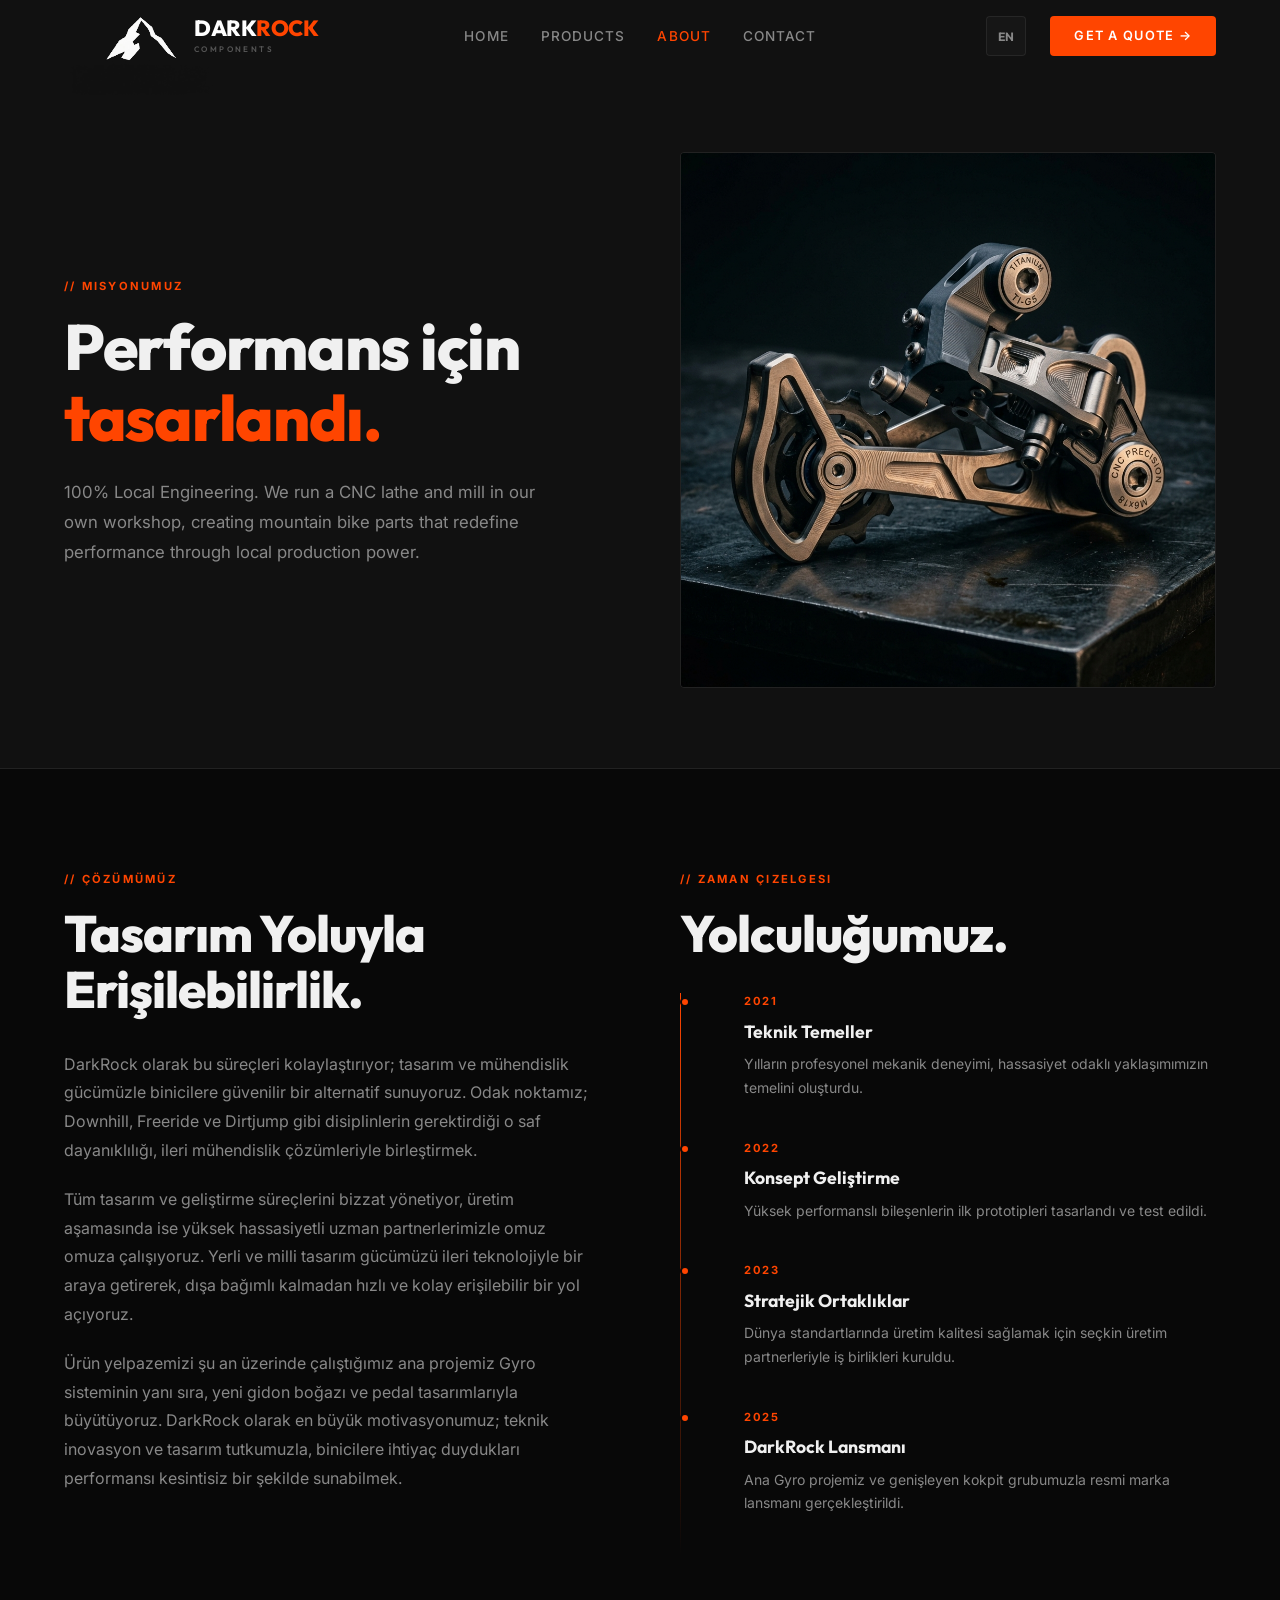
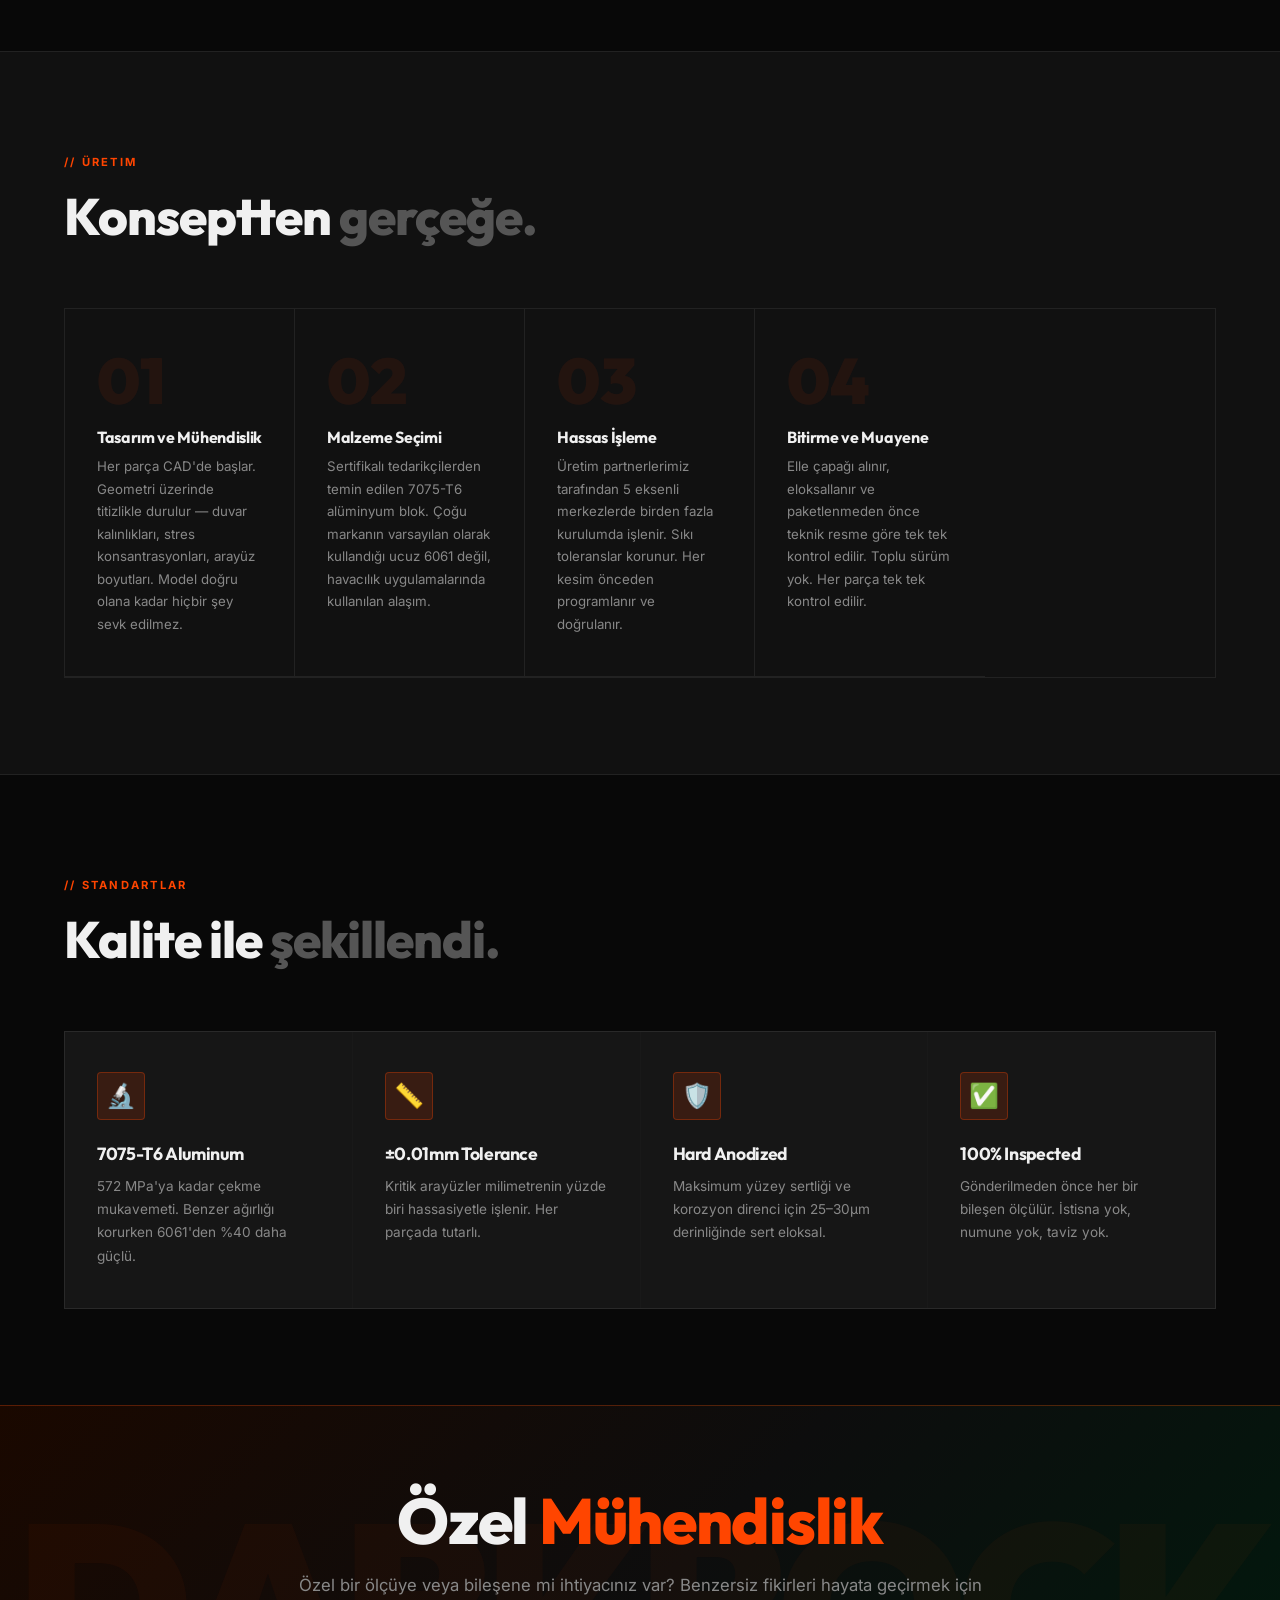
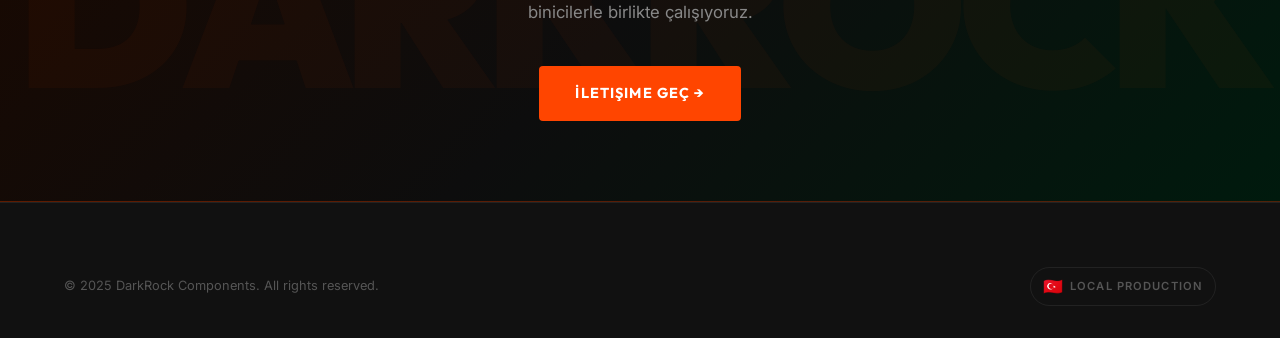
==== about.html @ eccb30c5 "replace age-related text with '100% local production' focus" ====
<!DOCTYPE html>
<html lang="en">
<head>
  <meta charset="UTF-8">
  <meta name="viewport" content="width=device-width, initial-scale=1.0">
  <title>About — DarkRock Components</title>
  <meta name="description" content="DarkRock Components is built by Efe, a 21-year-old CNC machinist and MTB rider from Turkey crafting precision parts that simply don't exist anywhere else.">
  <link rel="icon" href="data:image/svg+xml,<svg xmlns='http://www.w3.org/2000/svg' viewBox='0 0 100 100'><text y='.9em' font-size='90'>⚙</text></svg>">
  <link rel="stylesheet" href="css/styles.css">
  <style>
    .about-hero {
      padding: calc(var(--nav-height) + 5rem) 5% 5rem;
      border-bottom: 1px solid var(--border);
      background: var(--bg-secondary);
    }
    .about-hero-inner { max-width: 1400px; margin: 0 auto; display: grid; grid-template-columns: 1fr 1fr; gap: 5rem; align-items: center; }
    @media(max-width:768px){ .about-hero-inner { grid-template-columns:1fr; gap:2rem; } }

    .timeline { position: relative; padding-left: 2rem; }
    .timeline::before { content:''; position:absolute; left:0; top:0; bottom:0; width:1px; background: linear-gradient(to bottom, var(--accent), transparent); }
    .timeline-item { position: relative; padding: 0 0 2.5rem 2rem; }
    .timeline-item::before { content:''; position:absolute; left:-2rem; top:4px; width:10px; height:10px; background:var(--accent); border-radius:50%; border:2px solid var(--bg-primary); }
    .timeline-date { font-size:0.7rem; font-weight:700; letter-spacing:0.15em; text-transform:uppercase; color:var(--accent); margin-bottom:0.4rem; }
    .timeline-title { font-family:'Outfit',sans-serif; font-size:1.1rem; font-weight:700; margin-bottom:0.4rem; }
    .timeline-desc { font-size:0.875rem; color:var(--text-secondary); line-height:1.7; }

    .process-grid { display:grid; grid-template-columns:repeat(auto-fill,minmax(220px,1fr)); gap:0; border:1px solid var(--border); }
    .process-step { padding:2.5rem 2rem; border-right:1px solid var(--border); border-bottom:1px solid var(--border); position:relative; }
    .process-step:last-child { border-right:none; }
    .process-num { font-family:'Outfit',sans-serif; font-size:4rem; font-weight:900; color:rgba(255,69,0,0.08); line-height:1; margin-bottom:1rem; }
    .process-step h3 { font-family:'Outfit',sans-serif; font-size:1rem; font-weight:700; margin-bottom:0.5rem; }
    .process-step p { font-size:0.83rem; color:var(--text-secondary); line-height:1.7; }
  </style>
</head>
<body>
<svg style="position: absolute; width: 0; height: 0;" aria-hidden="true" focusable="false">
  <filter id="remove-black-filter">
    <feColorMatrix type="matrix" values="1 0 0 0 0  0 1 0 0 0  0 0 1 0 0  1 1 1 0 0" />
  </filter>
</svg>

<nav class="nav" id="nav">
  <div class="nav-inner">
    <a href="index.html" class="nav-logo">
      <img src="images/mountain_icon_v2.png" class="nav-logo-icon-img" alt="Logo">
      <div class="nav-logo-text-part">
        <div class="nav-logo-name">DARK<span>ROCK</span></div>
        <div class="nav-logo-sub">COMPONENTS</div>
      </div>
    </a>
    <ul class="nav-links">
      <li><a href="index.html" data-i18n="nav-home" data-i18n="nav-home" data-i18n="nav-home">Home</a></li>
      <li><a href="products.html" data-i18n="nav-products" data-i18n="nav-products" data-i18n="nav-products">Products</a></li>
      <li><a href="about.html" class="active" data-i18n="nav-about" data-i18n="nav-about" data-i18n="nav-about">About</a></li>
      <li><a href="contact.html" data-i18n="nav-contact" data-i18n="nav-contact" data-i18n="nav-contact">Contact</a></li>
    </ul>
    <div class="nav-actions">
      <div class="lang-switcher">
        <button id="lang-switcher-btn" class="lang-switcher-btn"><span>EN</span></button>
      </div>
      <a href="contact.html" class="nav-cta" data-i18n="nav-cta">Get a Quote →</a>
    </div>
    <button class="nav-hamburger" id="hamburger" aria-label="Menu">
      <span></span><span></span><span></span>
    </button>
  </div>
</nav>
<div class="mobile-menu" id="mobileMenu">
  <button class="mobile-menu-close" id="mobileClose">✕</button>
  <a href="index.html" data-i18n="nav-home">Home</a>
  <a href="products.html" data-i18n="nav-products">Products</a>
  <a href="about.html" data-i18n="nav-about">About</a>
  <a href="contact.html" data-i18n="nav-contact">Contact</a>
</div>

<!-- HERO -->
<div class="about-hero">
  <div class="about-hero-inner">
    <div class="reveal">
      <span class="section-eyebrow" data-i18n="about-page-eyebrow">// The Story</span>
      <h1 style="font-size:clamp(2.5rem,5vw,4.5rem); margin-bottom:1.5rem;" data-i18n="about-page-hero-title">One builder.<br><span style="color:var(--accent)">Zero</span> shortcuts.</h1>
      <p style="color:var(--text-secondary); font-size:1.05rem; line-height:1.8; max-width:500px;" data-i18n="about-page-hero-sub">100% Local Engineering. We run a CNC lathe and mill in our own workshop, creating mountain bike parts that redefine performance through local production power.</p>
    </div>
    <div class="reveal">
      <img src="images/hero_bg.png" alt="CNC workshop" style="border:1px solid var(--border); border-radius:var(--radius);">
    </div>
  </div>
</div>

<!-- STORY -->
<section class="section">
  <div class="section-inner">
    <div style="display:grid; grid-template-columns:1fr 1fr; gap:5rem; align-items:start;" class="about-grid">
      <div class="reveal">
        <span class="section-eyebrow" data-i18n="about-bg-eyebrow">// Background</span>
        <h2 class="section-title" style="margin-bottom:2rem;" data-i18n="about-bg-title">How it started.</h2>
        <p style="color:var(--text-secondary); line-height:1.8; margin-bottom:1.25rem;" data-i18n="about-bg-p1">It started with frustration. I kept looking at MTB components on the market and thinking — these tolerances are sloppy, this material is mediocre, and I'm paying premium prices for something I could make better myself.</p>
        <p style="color:var(--text-secondary); line-height:1.8; margin-bottom:1.25rem;" data-i18n="about-bg-p2">So I did. I got access to a 5-axis CNC machining centre, taught myself CAM programming, and started designing parts from the ground up — every dimension calculated, every surface finish intentional.</p>
        <p style="color:var(--text-secondary); line-height:1.8;" data-i18n="about-bg-p3">DarkRock isn't a factory. It's a workshop. Every order is taken seriously because every part has my name on it.</p>
      </div>
      <div class="reveal">
        <span class="section-eyebrow" data-i18n="about-timeline-eyebrow">// Timeline</span>
        <h2 class="section-title" style="margin-bottom:2rem;" data-i18n="about-timeline-title">The journey.</h2>
        <div class="timeline">
          <div class="timeline-item">
            <div class="timeline-date">2021</div>
            <div class="timeline-title" data-i18n="about-timeline-2021-title">First contact with CNC</div>
            <div class="timeline-desc" data-i18n="about-timeline-2021-desc">Started learning CAD and CAM. First practice cuts in aluminium scrap.</div>
          </div>
          <div class="timeline-item">
            <div class="timeline-date">2022</div>
            <div class="timeline-title" data-i18n="about-timeline-2022-title">First real part</div>
            <div class="timeline-desc" data-i18n="about-timeline-2022-desc">Machined my first stem. Fit perfectly. The addiction began.</div>
          </div>
          <div class="timeline-item">
            <div class="timeline-date">2023</div>
            <div class="timeline-title" data-i18n="about-timeline-2023-title">First external orders</div>
            <div class="timeline-desc" data-i18n="about-timeline-2023-desc">Friends and local riders started asking for parts. Word spread fast.</div>
          </div>
          <div class="timeline-item">
            <div class="timeline-date">2025</div>
            <div class="timeline-title" data-i18n="about-timeline-2025-title">DarkRock Components launches</div>
            <div class="timeline-desc" data-i18n="about-timeline-2025-desc">Official brand. Full product lineup. Shipping worldwide.</div>
          </div>
        </div>
      </div>
    </div>
  </div>
</section>

<!-- PROCESS -->
<section class="section" id="process" style="background:var(--bg-secondary); border-top:1px solid var(--border); border-bottom:1px solid var(--border);">
  <div class="section-inner">
    <div class="section-header reveal">
      <span class="section-eyebrow" data-i18n="about-process-eyebrow">// How It's Made</span>
      <h2 class="section-title" data-i18n="about-process-title">From billet to <span class="dim">bike.</span></h2>
    </div>
    <div class="process-grid reveal">
      <div class="process-step">
        <div class="process-num">01</div>
        <h3 data-i18n="about-process-step1-title">Design & Engineering</h3>
        <p data-i18n="about-process-step1-desc">Every part starts in CAD. Geometry is obsessed over — wall thicknesses, stress concentrations, interface dimensions. Nothing ships until the model is right.</p>
      </div>
      <div class="process-step">
        <div class="process-num">02</div>
        <h3 data-i18n="about-process-step2-title">Material Selection</h3>
        <p data-i18n="about-process-step2-desc">7075-T6 aluminium billet, sourced from certified suppliers. The same alloy used in aerospace applications — not the cheap 6061 most brands default to.</p>
      </div>
      <div class="process-step">
        <div class="process-num">03</div>
        <h3 data-i18n="about-process-step3-title">5-Axis CNC Machining</h3>
        <p data-i18n="about-process-step3-desc">Machined in multiple setups on a 5-axis centre. Tight tolerances held throughout. Every cut is programmed and verified before touching the billet.</p>
      </div>
      <div class="process-step">
        <div class="process-num">04</div>
        <h3 data-i18n="about-process-step4-title">Finishing & Inspection</h3>
        <p data-i18n="about-process-step4-desc">Deburred by hand, anodized, and individually inspected against drawing before packing. No batch releases. Every part checked one by one.</p>
      </div>
    </div>
  </div>
</section>

<!-- SPECS -->
<section class="section">
  <div class="section-inner">
    <div class="section-header reveal">
      <span class="section-eyebrow" data-i18n="about-specs-eyebrow">// Materials & Standards</span>
      <h2 class="section-title" data-i18n="about-specs-title">By the <span class="dim">numbers.</span></h2>
    </div>
    <div class="features-grid reveal">
      <div class="feature-card">
        <div class="feature-icon">🔬</div>
        <h3 class="feature-title" data-i18n="feature-alloy-title">7075-T6 Aluminium</h3>
        <p class="feature-desc" data-i18n="about-specs-7075-desc">Tensile strength up to 572 MPa. Over 40% stronger than 6061 while maintaining similar weight.</p>
      </div>
      <div class="feature-card">
        <div class="feature-icon">📏</div>
        <h3 class="feature-title" data-i18n="feature-tolerance-title">±0.01mm Tolerance</h3>
        <p class="feature-desc" data-i18n="about-specs-tolerance-desc">Critical interfaces machined to within one-hundredth of a millimetre. Consistent across every part.</p>
      </div>
      <div class="feature-card">
        <div class="feature-icon">🛡️</div>
        <h3 class="feature-title" data-i18n="feature-anodized-title">Type III Anodize</h3>
        <p class="feature-desc" data-i18n="about-specs-anodize-desc">Hard-anodized to 25–30μm depth for maximum surface hardness and corrosion resistance.</p>
      </div>
      <div class="feature-card">
        <div class="feature-icon">✅</div>
        <h3 class="feature-title">100% Inspected</h3>
        <p class="feature-desc" data-i18n="about-specs-inspect-desc">Every single component measured before shipping. No exceptions, no sampling, no compromise.</p>
      </div>
    </div>
  </div>
</section>

<!-- CTA -->
<div class="cta-banner">
  <div class="cta-banner-inner">
    <h2 class="reveal" data-i18n="about-custom-title">Want something <span style="color:var(--accent)">custom?</span></h2>
    <p class="reveal" data-i18n="about-custom-sub">Send me your DXF or STEP files and we'll figure it out. Custom one-offs and small batch runs welcome.</p>
    <a href="contact.html" class="btn-primary reveal" data-i18n="about-custom-btn">Start a Conversation →</a>
  </div>
</div>

<footer class="footer">
  <div class="footer-inner">
    <div class="footer-bottom" style="padding-top:0; border-top:none;">
      <p>© 2025 DarkRock Components. <span data-i18n="footer-rights">All rights reserved.</span></p>
      <div class="footer-badge" data-i18n="footer-made-in">Made in Turkey</div>
    </div>
  </div>
</footer>

<script src="js/i18n.js"></script>
<script src="js/i18n.js"></script><script src="js/main.js"></script>
</body>
</html>
---- css/styles.css ----
@import url('https://fonts.googleapis.com/css2?family=Outfit:wght@300;400;500;600;700;800;900&family=Inter:wght@300;400;500;600&display=swap');

:root {
  --bg-primary: #080808;
  --bg-secondary: #111111;
  --bg-card: #161616;
  --bg-card-hover: #1e1e1e;
  --accent: #ff4500;
  --accent-dim: rgba(255,69,0,0.15);
  --accent-glow: rgba(255,69,0,0.4);
  --text-primary: #f0f0f0;
  --text-secondary: #888;
  --text-muted: #555;
  --border: rgba(255,255,255,0.07);
  --border-accent: rgba(255,69,0,0.3);
  --nav-height: 72px;
  --radius: 4px;
  --transition: 0.3s cubic-bezier(0.4,0,0.2,1);
}

*, *::before, *::after { box-sizing: border-box; margin: 0; padding: 0; }

html { scroll-behavior: smooth; }

body {
  font-family: 'Inter', sans-serif;
  background: var(--bg-primary);
  color: var(--text-primary);
  line-height: 1.6;
  overflow-x: hidden;
  -webkit-font-smoothing: antialiased;
}

h1,h2,h3,h4,h5 { font-family: 'Outfit', sans-serif; font-weight: 800; line-height: 1.1; letter-spacing: -0.02em; }

a { color: inherit; text-decoration: none; }
img { max-width: 100%; display: block; }
button { cursor: pointer; border: none; background: none; font-family: inherit; }

/* ─── SCROLLBAR ─── */
::-webkit-scrollbar { width: 6px; }
::-webkit-scrollbar-track { background: var(--bg-primary); }
::-webkit-scrollbar-thumb { background: #2a2a2a; border-radius: 3px; }
::-webkit-scrollbar-thumb:hover { background: var(--accent); }

/* ─── NAV ─── */
.nav {
  position: fixed; top: 0; left: 0; right: 0; z-index: 1000;
  height: var(--nav-height);
  display: flex; align-items: center;
  padding: 0 5%;
  transition: var(--transition);
}
.nav.scrolled {
  background: rgba(8,8,8,0.92);
  backdrop-filter: blur(20px);
  border-bottom: 1px solid var(--border);
}
.nav-inner { width: 100%; max-width: 1400px; margin: 0 auto; display: flex; align-items: center; justify-content: space-between; }

.nav-logo { display: flex; align-items: center; gap: 10px; }
.nav-logo-icon { width: 36px; height: 36px; }
.nav-logo-text { font-family: 'Outfit', sans-serif; font-weight: 900; font-size: 1.1rem; letter-spacing: 0.05em; text-transform: uppercase; }
.nav-logo-text span { color: var(--accent); }

.nav-links { display: flex; align-items: center; gap: 2rem; list-style: none; }
.nav-links a { font-size: 0.85rem; font-weight: 500; letter-spacing: 0.08em; text-transform: uppercase; color: var(--text-secondary); transition: color var(--transition); }
.nav-links a:hover { color: var(--text-primary); }
.nav-links a.active { color: var(--accent); }

.nav-cta {
  display: inline-flex; align-items: center; gap: 8px;
  padding: 10px 24px; font-size: 0.8rem; font-weight: 600;
  letter-spacing: 0.1em; text-transform: uppercase;
  background: var(--accent); color: #fff; border-radius: var(--radius);
  transition: var(--transition);
}
.nav-cta:hover { background: #ff6a00; box-shadow: 0 0 30px var(--accent-glow); transform: translateY(-1px); }

.nav-hamburger { display: none; flex-direction: column; gap: 5px; padding: 4px; }
.nav-hamburger span { display: block; width: 24px; height: 2px; background: var(--text-primary); transition: var(--transition); border-radius: 2px; }

.nav-actions { display: flex; align-items: center; gap: 1.5rem; }

/* ─── LANG SWITCHER ─── */
.lang-switcher {
  display: flex;
  align-items: center;
}
.lang-switcher-btn {
  display: flex;
  align-items: center;
  justify-content: center;
  width: 40px;
  height: 40px;
  border: 1px solid var(--border);
  border-radius: var(--radius);
  font-family: 'Outfit', sans-serif;
  font-size: 0.75rem;
  font-weight: 700;
  color: var(--text-secondary);
  transition: var(--transition);
  background: var(--bg-card);
}
.lang-switcher-btn:hover {
  border-color: var(--accent);
  color: var(--accent);
  background: var(--accent-dim);
}
.lang-switcher-btn span {
  pointer-events: none;
}

@media (max-width: 768px) {
  .lang-switcher { margin-left: 0; margin-right: 1rem; }
}

/* ─── HERO ─── */
.hero {
  position: relative; min-height: 100vh; display: flex; align-items: center;
  overflow: hidden; padding: var(--nav-height) 5% 0;
}
.hero-bg {
  position: absolute; inset: 0; z-index: 0;
  background-image: url('../images/hero_bg.png');
  background-size: cover; background-position: center;
  transform: scale(1.05);
  transition: transform 8s ease;
}
.hero-bg::after {
  content: ''; position: absolute; inset: 0;
  background: linear-gradient(135deg, rgba(8,8,8,0.92) 0%, rgba(8,8,8,0.6) 60%, rgba(8,8,8,0.85) 100%);
}
.hero:hover .hero-bg { transform: scale(1); }

.hero-content { position: relative; z-index: 1; max-width: 1400px; margin: 0 auto; width: 100%; padding: 8rem 0 6rem; }

.hero-tag {
  display: inline-flex; align-items: center; gap: 8px;
  padding: 6px 14px; border: 1px solid var(--border-accent);
  background: var(--accent-dim); border-radius: 2px;
  font-size: 0.72rem; font-weight: 600; letter-spacing: 0.15em;
  text-transform: uppercase; color: var(--accent); margin-bottom: 2rem;
}
.hero-tag::before { content: ''; width: 6px; height: 6px; background: var(--accent); border-radius: 50%; animation: pulse 2s infinite; }

@keyframes pulse { 0%,100% { opacity:1; transform:scale(1); } 50% { opacity:0.5; transform:scale(0.8); } }

.hero-title { font-size: clamp(3rem, 8vw, 7rem); font-weight: 900; line-height: 0.95; margin-bottom: 1.5rem; }
.hero-title .line { display: block; overflow: hidden; }
.hero-title .accent { color: var(--accent); }
.hero-title .outline { -webkit-text-stroke: 1px rgba(255,255,255,0.2); color: transparent; }

.hero-sub { font-size: clamp(1rem, 2vw, 1.2rem); color: var(--text-secondary); max-width: 520px; margin-bottom: 3rem; line-height: 1.7; font-weight: 300; }

.hero-actions { display: flex; align-items: center; gap: 1.5rem; flex-wrap: wrap; }

.btn-primary {
  display: inline-flex; align-items: center; gap: 10px;
  padding: 16px 36px; font-family: 'Outfit', sans-serif;
  font-size: 0.9rem; font-weight: 700; letter-spacing: 0.08em; text-transform: uppercase;
  background: var(--accent); color: #fff; border-radius: var(--radius);
  transition: var(--transition); position: relative; overflow: hidden;
}
.btn-primary::before {
  content: ''; position: absolute; inset: 0;
  background: linear-gradient(135deg, rgba(255,255,255,0.15), transparent);
  opacity: 0; transition: var(--transition);
}
.btn-primary:hover { transform: translateY(-2px); box-shadow: 0 8px 40px var(--accent-glow); }
.btn-primary:hover::before { opacity: 1; }

.btn-ghost {
  display: inline-flex; align-items: center; gap: 10px;
  padding: 16px 36px; font-family: 'Outfit', sans-serif;
  font-size: 0.9rem; font-weight: 700; letter-spacing: 0.08em; text-transform: uppercase;
  border: 1px solid var(--border); color: var(--text-secondary); border-radius: var(--radius);
  transition: var(--transition);
}
.btn-ghost:hover { border-color: var(--text-secondary); color: var(--text-primary); }

.hero-stats { display: flex; gap: 3rem; margin-top: 4rem; padding-top: 3rem; border-top: 1px solid var(--border); }
.hero-stat-num { font-family: 'Outfit', sans-serif; font-size: 2.5rem; font-weight: 900; color: var(--text-primary); }
.hero-stat-num span { color: var(--accent); }
.hero-stat-label { font-size: 0.75rem; color: var(--text-muted); letter-spacing: 0.1em; text-transform: uppercase; margin-top: 2px; }

/* ─── SECTIONS ─── */
.section { padding: 6rem 5%; }
.section-inner { max-width: 1400px; margin: 0 auto; }

.section-header { margin-bottom: 4rem; }
.section-eyebrow {
  display: inline-block; font-size: 0.7rem; font-weight: 700;
  letter-spacing: 0.2em; text-transform: uppercase; color: var(--accent);
  margin-bottom: 1rem;
}
.section-title { font-size: clamp(2rem, 4vw, 3.5rem); }
.section-title .dim { color: var(--text-muted); }
.section-sub { font-size: 1rem; color: var(--text-secondary); max-width: 500px; margin-top: 1rem; line-height: 1.7; }

/* ─── PRODUCT GRID ─── */
.products-grid { display: grid; grid-template-columns: repeat(auto-fill, minmax(300px, 1fr)); gap: 1.5px; background: var(--border); border: 1px solid var(--border); }

.product-card {
  background: var(--bg-card); padding: 0; overflow: hidden;
  transition: var(--transition); position: relative; display: flex; flex-direction: column;
}
.product-card:hover { background: var(--bg-card-hover); z-index: 2; }
.product-card:hover .product-img-wrap img { transform: scale(1.05); }

.product-card-tag {
  position: absolute; top: 20px; left: 20px; z-index: 1;
  padding: 4px 10px; font-size: 0.65rem; font-weight: 700;
  letter-spacing: 0.12em; text-transform: uppercase;
  background: var(--accent); color: #fff; border-radius: 2px;
}
.product-card-tag.new { background: #00c896; }

.product-img-wrap { aspect-ratio: 4/3; overflow: hidden; background: #0d0d0d; }
.product-img-wrap img { width: 100%; height: 100%; object-fit: cover; transition: transform 0.6s cubic-bezier(0.4,0,0.2,1); }

.product-card-body { padding: 1.5rem; flex: 1; display: flex; flex-direction: column; }
.product-category { font-size: 0.68rem; font-weight: 600; letter-spacing: 0.15em; text-transform: uppercase; color: var(--accent); margin-bottom: 0.5rem; }
.product-name { font-family: 'Outfit', sans-serif; font-size: 1.25rem; font-weight: 700; margin-bottom: 0.75rem; }
.product-desc { font-size: 0.85rem; color: var(--text-secondary); line-height: 1.6; flex: 1; }

.product-specs { display: flex; gap: 1rem; margin-top: 1.25rem; padding-top: 1.25rem; border-top: 1px solid var(--border); flex-wrap: wrap; }
.product-spec { text-align: center; }
.product-spec-val { font-family: 'Outfit', sans-serif; font-size: 0.95rem; font-weight: 700; color: var(--text-primary); }
.product-spec-key { font-size: 0.62rem; color: var(--text-muted); letter-spacing: 0.1em; text-transform: uppercase; margin-top: 2px; }

.product-card-foot { padding: 1.25rem 1.5rem; border-top: 1px solid var(--border); display: flex; align-items: center; justify-content: space-between; }
.product-price { font-family: 'Outfit', sans-serif; font-size: 1.1rem; font-weight: 700; }
.product-price .currency { font-size: 0.75rem; color: var(--text-muted); margin-right: 2px; }
.product-btn {
  display: inline-flex; align-items: center; gap: 6px;
  padding: 8px 18px; font-size: 0.75rem; font-weight: 700;
  letter-spacing: 0.08em; text-transform: uppercase;
  border: 1px solid var(--border-accent); color: var(--accent); border-radius: var(--radius);
  transition: var(--transition);
}
.product-btn:hover { background: var(--accent); color: #fff; border-color: var(--accent); }

/* ─── MARQUEE ─── */
.marquee-section { padding: 2rem 0; border-top: 1px solid var(--border); border-bottom: 1px solid var(--border); overflow: hidden; }
.marquee-track { display: flex; gap: 0; white-space: nowrap; animation: marquee 20s linear infinite; }
.marquee-track:hover { animation-play-state: paused; }
.marquee-item { display: inline-flex; align-items: center; gap: 1rem; padding: 0 3rem; font-family: 'Outfit', sans-serif; font-size: 0.8rem; font-weight: 700; letter-spacing: 0.2em; text-transform: uppercase; color: var(--text-muted); }
.marquee-item .dot { width: 4px; height: 4px; background: var(--accent); border-radius: 50%; }
@keyframes marquee { from { transform: translateX(0); } to { transform: translateX(-50%); } }

/* ─── FEATURES ─── */
.features-grid { display: grid; grid-template-columns: repeat(auto-fill, minmax(240px, 1fr)); gap: 1px; background: var(--border); border: 1px solid var(--border); }
.feature-card { background: var(--bg-card); padding: 2.5rem 2rem; transition: var(--transition); }
.feature-card:hover { background: var(--bg-card-hover); }
.feature-icon { width: 48px; height: 48px; background: var(--accent-dim); border: 1px solid var(--border-accent); border-radius: var(--radius); display: flex; align-items: center; justify-content: center; margin-bottom: 1.5rem; font-size: 1.5rem; }
.feature-title { font-family: 'Outfit', sans-serif; font-size: 1.1rem; font-weight: 700; margin-bottom: 0.75rem; }
.feature-desc { font-size: 0.85rem; color: var(--text-secondary); line-height: 1.7; }

/* ─── ABOUT ─── */
.about-grid { display: grid; grid-template-columns: 1fr 1fr; gap: 5rem; align-items: center; }
.about-img-wrap { position: relative; }
.about-img-wrap img { width: 100%; border-radius: var(--radius); }
.about-img-badge {
  position: absolute; bottom: -20px; right: -20px;
  background: var(--accent); color: #fff; padding: 1.5rem;
  border-radius: var(--radius); text-align: center;
  font-family: 'Outfit', sans-serif;
}
.about-badge-num { font-size: 2.5rem; font-weight: 900; display: block; }
.about-badge-label { font-size: 0.7rem; font-weight: 600; letter-spacing: 0.1em; text-transform: uppercase; opacity: 0.9; }

.about-content { padding: 2rem 0; }
.about-content p { font-size: 1rem; color: var(--text-secondary); line-height: 1.8; margin-bottom: 1.5rem; }
.about-list { list-style: none; margin: 2rem 0; }
.about-list li { display: flex; align-items: flex-start; gap: 0; padding: 0.75rem 0; border-bottom: 1px solid var(--border); font-size: 0.9rem; color: var(--text-secondary); }
.about-list li::before { content: '→'; color: var(--accent); font-weight: 700; flex-shrink: 0; }

/* ─── CTA BANNER ─── */
.cta-banner {
  background: linear-gradient(135deg, #1a0800 0%, #0d0d0d 50%, #001a0d 100%);
  border-top: 1px solid var(--border-accent); border-bottom: 1px solid var(--border-accent);
  padding: 5rem 5%; text-align: center; position: relative; overflow: hidden;
}
.cta-banner::before {
  content: 'DARKROCK'; position: absolute; top: 50%; left: 50%; transform: translate(-50%,-50%);
  font-family: 'Outfit', sans-serif; font-size: 18vw; font-weight: 900;
  color: rgba(255,69,0,0.04); white-space: nowrap; pointer-events: none; letter-spacing: -0.05em;
}
.cta-banner-inner { position: relative; z-index: 1; max-width: 700px; margin: 0 auto; }
.cta-banner h2 { font-size: clamp(2rem,5vw,4rem); margin-bottom: 1rem; }
.cta-banner p { color: var(--text-secondary); font-size: 1.05rem; margin-bottom: 2.5rem; }

/* ─── CONTACT ─── */
.contact-grid { display: grid; grid-template-columns: 1fr 1.5fr; gap: 5rem; }
.contact-info { padding: 2rem 0; }
.contact-item { display: flex; align-items: flex-start; gap: 1rem; margin-bottom: 2rem; }
.contact-item-icon { width: 44px; height: 44px; background: var(--accent-dim); border: 1px solid var(--border-accent); border-radius: var(--radius); display: flex; align-items: center; justify-content: center; font-size: 1.2rem; flex-shrink: 0; }
.contact-item-label { font-size: 0.7rem; font-weight: 600; letter-spacing: 0.12em; text-transform: uppercase; color: var(--text-muted); margin-bottom: 4px; }
.contact-item-val { font-size: 0.95rem; color: var(--text-primary); }

.contact-form { background: var(--bg-card); border: 1px solid var(--border); border-radius: var(--radius); padding: 2.5rem; }
.form-row { display: grid; grid-template-columns: 1fr 1fr; gap: 1rem; }
.form-group { margin-bottom: 1.25rem; }
.form-group label { display: block; font-size: 0.72rem; font-weight: 600; letter-spacing: 0.12em; text-transform: uppercase; color: var(--text-muted); margin-bottom: 8px; }
.form-group input, .form-group select, .form-group textarea {
  width: 100%; padding: 12px 16px;
  background: var(--bg-secondary); border: 1px solid var(--border);
  border-radius: var(--radius); color: var(--text-primary); font-family: inherit; font-size: 0.9rem;
  transition: border-color var(--transition);
  outline: none;
}
.form-group input:focus, .form-group select:focus, .form-group textarea:focus { border-color: var(--accent); }
.form-group textarea { resize: vertical; min-height: 120px; }
.form-group select { appearance: none; }

/* ─── FOOTER ─── */
.footer { background: var(--bg-secondary); border-top: 1px solid var(--border); padding: 4rem 5% 2rem; }
.footer-inner { max-width: 1400px; margin: 0 auto; }
.footer-grid { display: grid; grid-template-columns: 2fr 1fr 1fr 1fr; gap: 3rem; margin-bottom: 3rem; }
.footer-brand p { font-size: 0.875rem; color: var(--text-muted); line-height: 1.7; margin-top: 1rem; max-width: 280px; }
.footer-col-title { font-family: 'Outfit', sans-serif; font-size: 0.75rem; font-weight: 700; letter-spacing: 0.15em; text-transform: uppercase; color: var(--text-primary); margin-bottom: 1.25rem; }
.footer-links { list-style: none; }
.footer-links li { margin-bottom: 0.75rem; }
.footer-links a { font-size: 0.875rem; color: var(--text-muted); transition: color var(--transition); }
.footer-links a:hover { color: var(--accent); }
.footer-socials { display: flex; gap: 0.75rem; margin-top: 1.25rem; }
.footer-social { width: 38px; height: 38px; background: var(--bg-card); border: 1px solid var(--border); border-radius: var(--radius); display: flex; align-items: center; justify-content: center; font-size: 1rem; transition: var(--transition); }
.footer-social:hover { border-color: var(--accent); background: var(--accent-dim); }
.footer-bottom { display: flex; align-items: center; justify-content: space-between; padding-top: 2rem; border-top: 1px solid var(--border); }
.footer-bottom p { font-size: 0.8rem; color: var(--text-muted); }
.footer-badge { display: inline-flex; align-items: center; gap: 6px; padding: 6px 12px; border: 1px solid var(--border); border-radius: 20px; font-size: 0.7rem; font-weight: 600; letter-spacing: 0.1em; text-transform: uppercase; color: var(--text-muted); }
.footer-badge::before { content: '🇹🇷'; font-size: 1rem; }

/* ─── MOBILE NAV ─── */
.mobile-menu {
  display: none; position: fixed; inset: 0; z-index: 999;
  background: rgba(8,8,8,0.98); backdrop-filter: blur(20px);
  flex-direction: column; align-items: center; justify-content: center; gap: 2rem;
}
.mobile-menu.open { display: flex; }
.mobile-menu a { font-family: 'Outfit', sans-serif; font-size: 2rem; font-weight: 800; color: var(--text-secondary); letter-spacing: -0.02em; transition: color var(--transition); }
.mobile-menu a:hover { color: var(--accent); }
.mobile-menu-close { position: absolute; top: 1.5rem; right: 5%; font-size: 2rem; color: var(--text-muted); }

/* ─── ANIMATIONS ─── */
.reveal { opacity: 0; transform: translateY(30px); transition: opacity 0.7s ease, transform 0.7s ease; }
.reveal.visible { opacity: 1; transform: translateY(0); }

/* ─── i18n TRANSITION ─── */
[data-i18n] {
  transition: opacity 0.2s ease-in-out;
}
.i18n-changing {
  opacity: 0 !important;
}

/* ─── RESPONSIVE ─── */
@media (max-width: 1024px) {
  .about-grid { grid-template-columns: 1fr; gap: 3rem; }
  .about-img-badge { right: 20px; bottom: 20px; }
  .contact-grid { grid-template-columns: 1fr; gap: 3rem; }
  .footer-grid { grid-template-columns: 1fr 1fr; gap: 2rem; }
}
@media (max-width: 768px) {
  .nav-links, .nav-cta { display: none; }
  .nav-hamburger { display: flex; }
  .hero-stats { gap: 2rem; }
  .hero-stat-num { font-size: 1.8rem; }
  .footer-grid { grid-template-columns: 1fr; }
  .footer-bottom { flex-direction: column; gap: 1rem; text-align: center; }
  .form-row { grid-template-columns: 1fr; }
}
@media (max-width: 480px) {
  :root { --nav-height: 60px; }
  .hero-actions { flex-direction: column; align-items: flex-start; }
  .hero-stats { flex-wrap: wrap; gap: 1.5rem; }
}

/* ─── PRODUCT DETAIL ─── */
.product-detail-grid { display: grid; grid-template-columns: 1fr 1fr; gap: 4rem; align-items: start; }
.product-gallery { position: sticky; top: calc(var(--nav-height) + 2rem); }
.product-gallery-main { aspect-ratio: 1; background: var(--bg-card); border: 1px solid var(--border); border-radius: var(--radius); overflow: hidden; margin-bottom: 1rem; }
.product-gallery-main img { width: 100%; height: 100%; object-fit: cover; }
.product-detail-body { padding: 2rem 0; }
.product-detail-category { font-size: 0.7rem; font-weight: 700; letter-spacing: 0.2em; text-transform: uppercase; color: var(--accent); margin-bottom: 0.75rem; }
.product-detail-name { font-size: clamp(2rem, 3.5vw, 3rem); margin-bottom: 1.5rem; }
.product-detail-desc { font-size: 1rem; color: var(--text-secondary); line-height: 1.8; margin-bottom: 2.5rem; }
.specs-table { width: 100%; border-collapse: collapse; margin-bottom: 2.5rem; }
.specs-table tr { border-bottom: 1px solid var(--border); }
.specs-table td { padding: 0.875rem 0; font-size: 0.875rem; }
.specs-table td:first-child { color: var(--text-muted); font-weight: 500; width: 40%; }
.specs-table td:last-child { color: var(--text-primary); font-weight: 600; font-family: 'Outfit', sans-serif; }

/* ─── LANG SWITCHER ─── */
.lang-switcher { margin-left: 1.5rem; display: flex; align-items: center; }
.lang-switcher-btn {
  display: flex; align-items: center; justify-content: center; width: 40px; height: 40px;
  border: 1px solid var(--border); border-radius: var(--radius); font-family: 'Outfit', sans-serif;
  font-size: 0.75rem; font-weight: 700; color: var(--text-secondary); transition: var(--transition);
  background: var(--bg-card); cursor: pointer;
}
.lang-switcher-btn:hover { border-color: var(--accent); color: var(--accent); background: var(--accent-dim); }
@media (max-width: 768px) { .lang-switcher { margin-left: 0; margin-right: 1rem; } }


.nav-logo:hover .nav-logo-img {
  transform: scale(1.05);
}



.nav-logo-img-wrapper {
  width: 180px;
  height: 60px;
  background-color: #ffffff; /* Logonun yeni rengi */
  -webkit-mask-image: url('../images/logo.png'); mask-mode: luminance; -webkit-mask-mode: luminance;
  mask-image: url('../images/logo.png'); mask-mode: luminance;
  -webkit-mask-size: contain;
  mask-size: contain;
  -webkit-mask-repeat: no-repeat;
  mask-repeat: no-repeat;
  -webkit-mask-position: center;
  mask-position: center;
  transform: translateY(4px); transition: transform 0.3s ease;
}
.nav-logo:hover .nav-logo-img-wrapper {
  transform: scale(1.05);
  background-color: #ffffff; opacity: 0.8; /* Hover rengi */
}



/* ─── HORIZONTAL LOGO LAYOUT ─── */
.nav-logo {
  display: flex;
  align-items: center;
  gap: 0;
  text-decoration: none;
}
.nav-logo-icon-img {
  width: 155px; /* Original size we liked */
  height: auto;
  display: block;
  filter: url(#remove-black-filter);
  margin-right: -25px; /* Pull text into the icon's empty space */
  transform: translateY(8px);
  transition: transform 0.3s ease;
}

.nav-logo:hover .nav-logo-icon-img {
  width: 155px; /* Original size we liked */
  height: auto;
  display: block;
  filter: url(#remove-black-filter);
  margin-right: -25px; /* Pull text into the icon's empty space */
  transform: translateY(8px);
  transition: transform 0.3s ease;
}

.nav-logo:hover .nav-logo-icon-img {
  width: 155px; /* Original size we liked */
  height: auto;
  display: block;
  filter: url(#remove-black-filter);
  margin-right: -25px; /* Pull text into the icon's empty space */
  transform: translateY(8px);
  transition: transform 0.3s ease;
}

.nav-logo:hover .nav-logo-icon-img {
  width: 155px; /* Original size we liked */
  height: auto;
  display: block;
  filter: url(#remove-black-filter);
  margin-right: -25px; /* Pull text into the icon's empty space */
  transform: translateY(8px);
  transition: transform 0.3s ease;
}

.nav-logo-text-part {
  display: flex;
  flex-direction: column;
  justify-content: center;
}
.nav-logo-name {
  font-family: 'Outfit', sans-serif;
  font-size: 22px;
  font-weight: 800;
  color: #ffffff;
  line-height: 1;
  letter-spacing: -0.02em;
}
.nav-logo-name span {
  color: var(--accent);
}
.nav-logo-sub {
  font-family: 'Outfit', sans-serif;
  font-size: 8px;
  font-weight: 600;
  color: var(--text-muted);
  text-transform: uppercase;
  letter-spacing: 0.3em;
  margin-top: 4px;
}
.nav-logo:hover .nav-logo-icon-img {
  width: 155px; /* Original size we liked */
  height: auto;
  display: block;
  filter: url(#remove-black-filter);
  margin-right: -25px; /* Pull text into the icon's empty space */
  transform: translateY(8px);
  transition: transform 0.3s ease;
}

.nav-logo:hover .nav-logo-icon-img {
  width: 155px; /* Original size we liked */
  height: auto;
  display: block;
  filter: url(#remove-black-filter);
  margin-right: -25px; /* Pull text into the icon's empty space */
  transform: translateY(8px);
  transition: transform 0.3s ease;
}

.nav-logo:hover .nav-logo-icon-img {
  width: 155px; /* Original size we liked */
  height: auto;
  display: block;
  filter: url(#remove-black-filter);
  margin-right: -25px; /* Pull text into the icon's empty space */
  transform: translateY(8px);
  transition: transform 0.3s ease;
}

.nav-logo:hover .nav-logo-icon-img {
  width: 155px; /* Original size we liked */
  height: auto;
  display: block;
  filter: url(#remove-black-filter);
  margin-right: -25px; /* Pull text into the icon's empty space */
  transform: translateY(8px);
  transition: transform 0.3s ease;
}
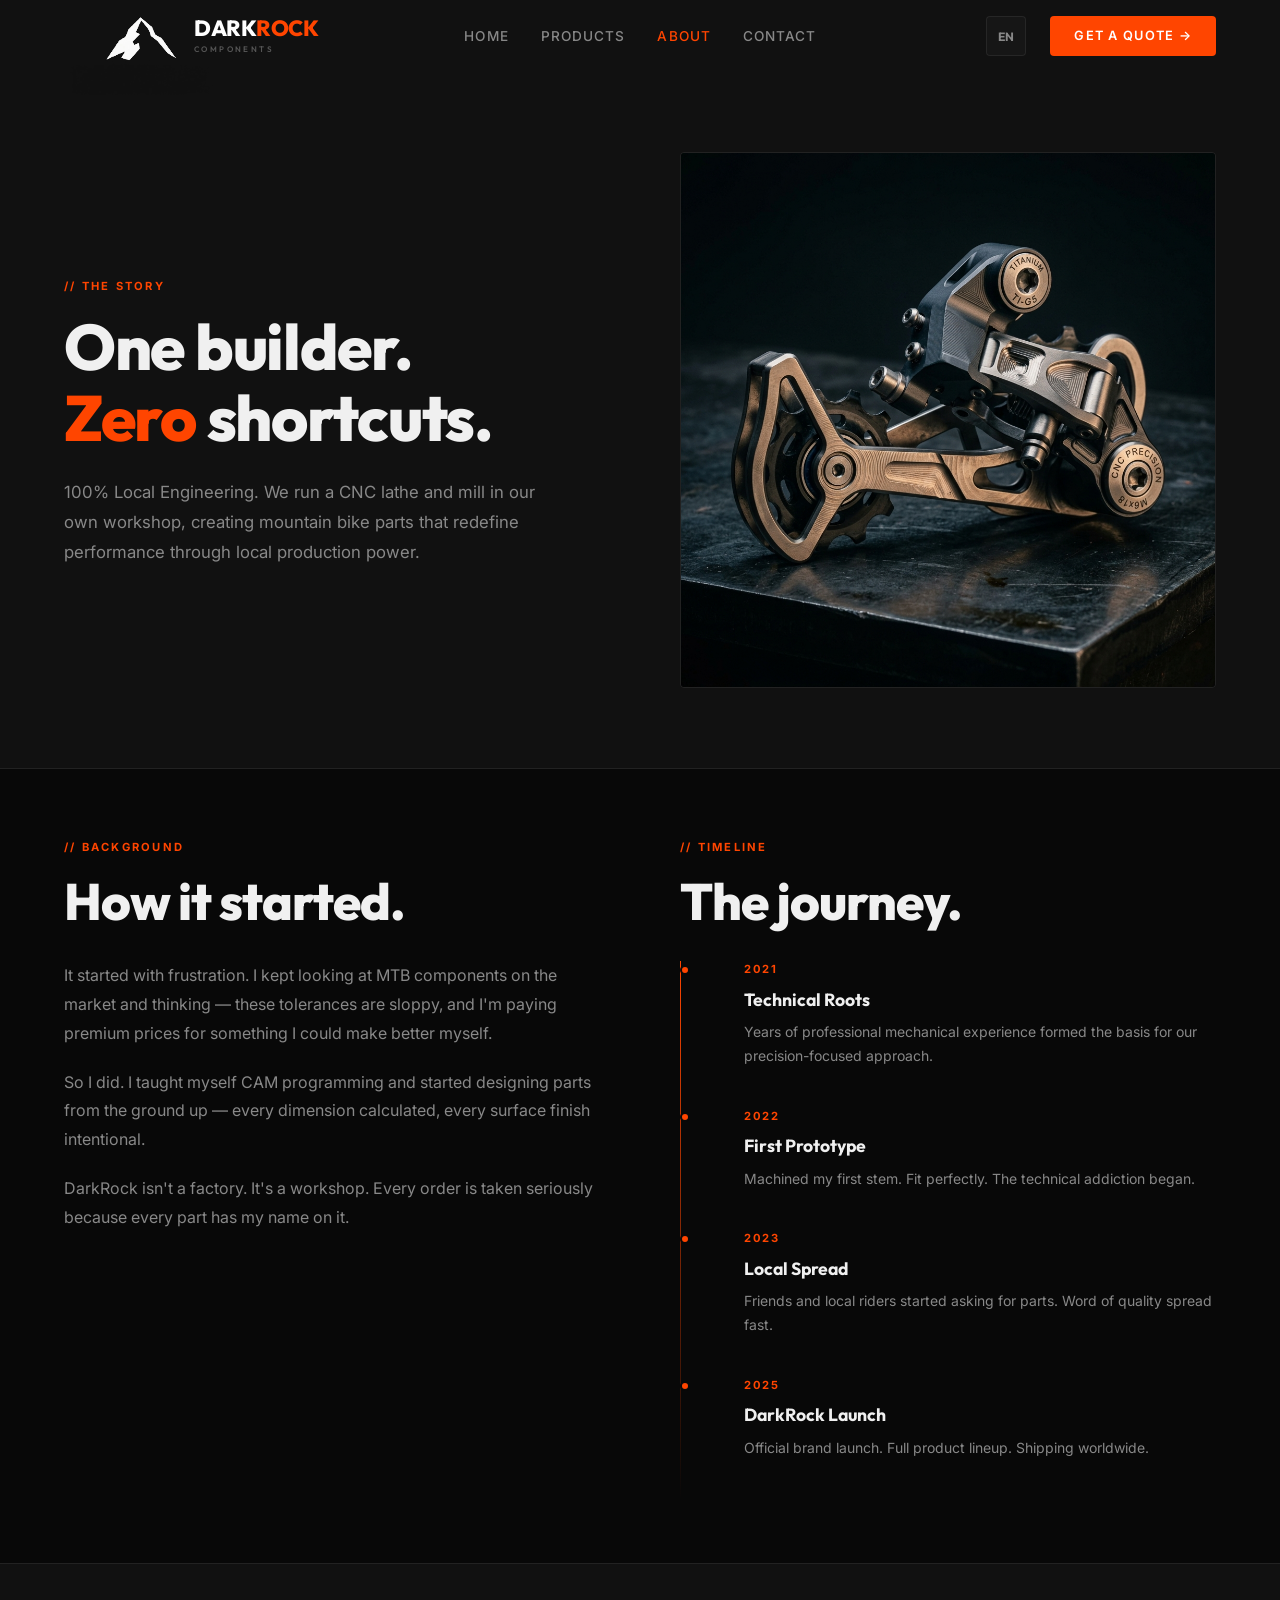
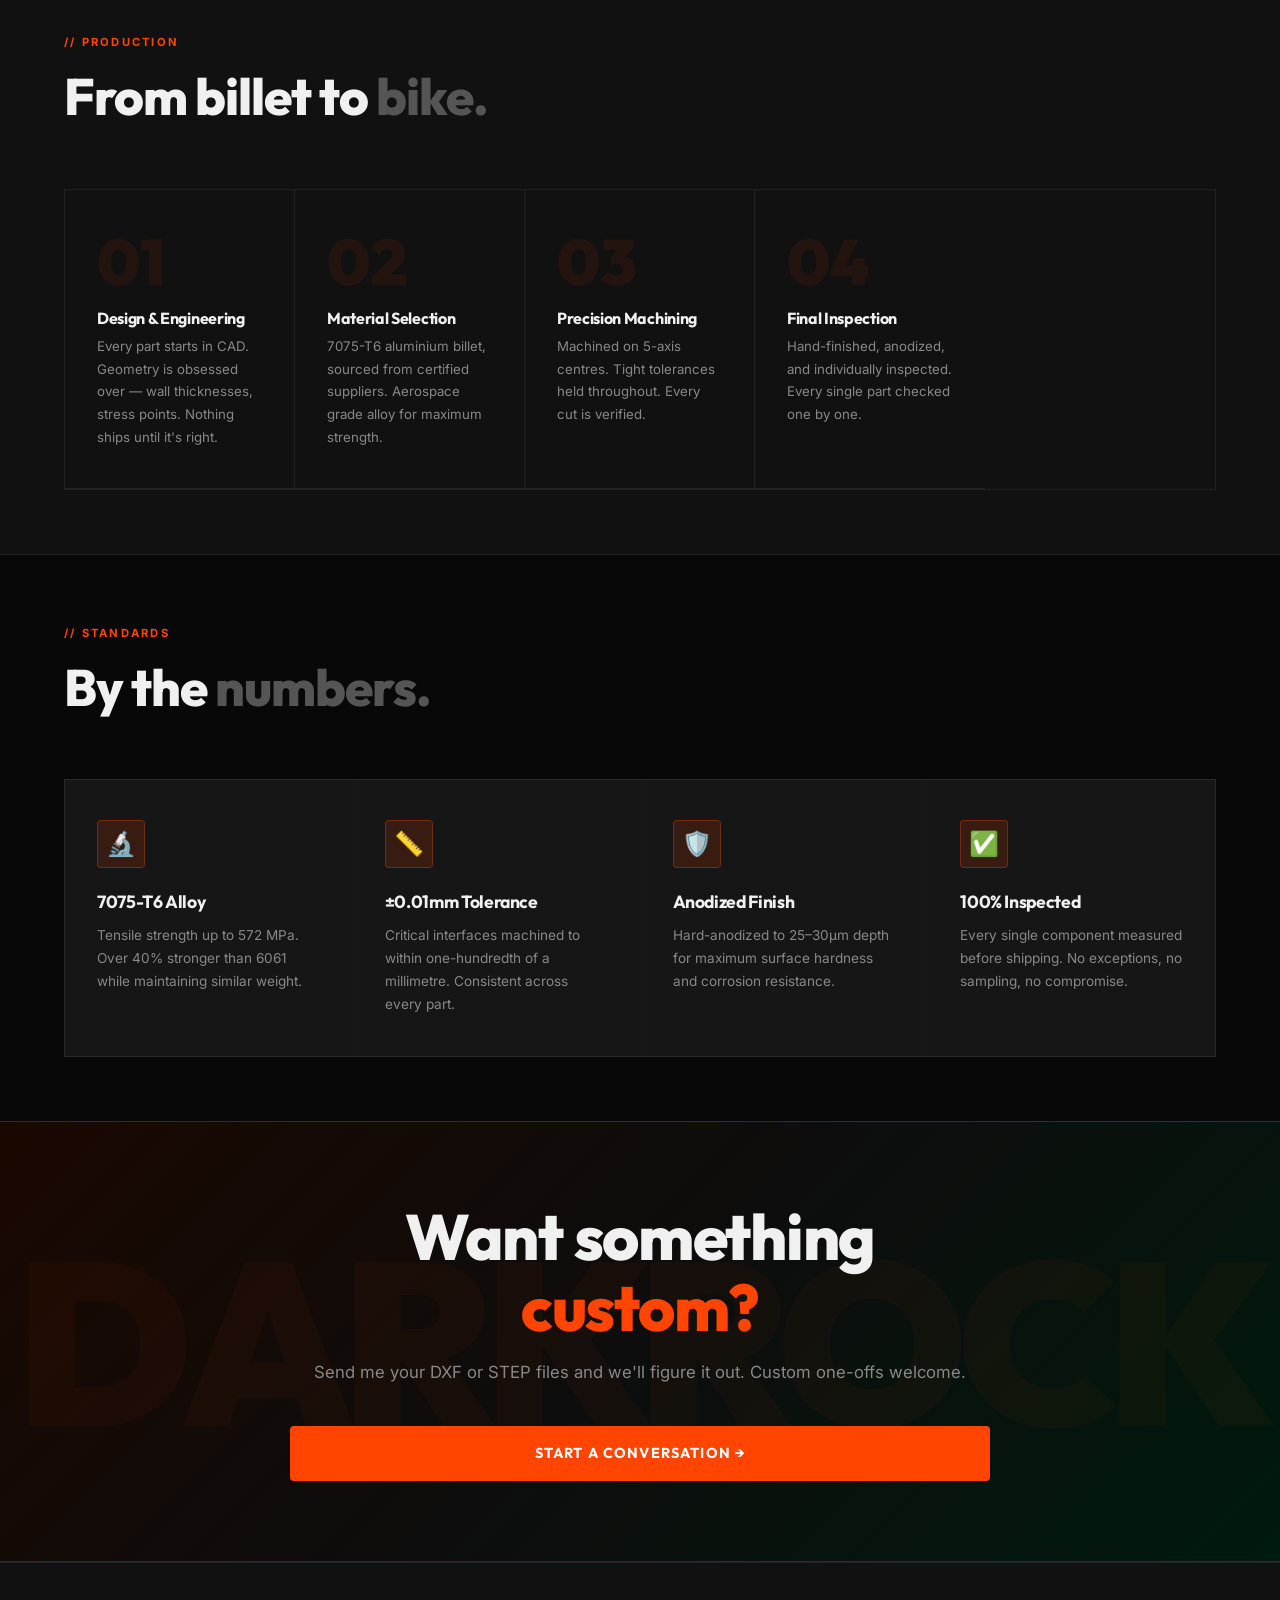
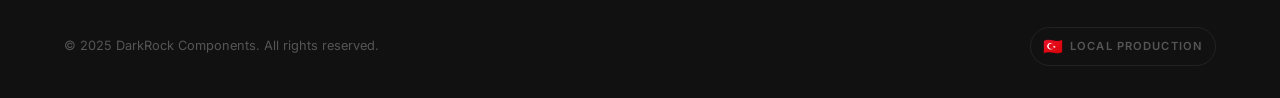
==== commit 8ce5f35d: "comprehensive i18n overhaul: meta tags, form placeholders, tags, and detailed translations for all 3" ====
--- a/about.html
+++ b/about.html
@@ -49,20 +49,22 @@
       </div>
     </a>
     <ul class="nav-links">
-      <li><a href="index.html" data-i18n="nav-home" data-i18n="nav-home" data-i18n="nav-home">Home</a></li>
-      <li><a href="products.html" data-i18n="nav-products" data-i18n="nav-products" data-i18n="nav-products">Products</a></li>
-      <li><a href="about.html" class="active" data-i18n="nav-about" data-i18n="nav-about" data-i18n="nav-about">About</a></li>
-      <li><a href="contact.html" data-i18n="nav-contact" data-i18n="nav-contact" data-i18n="nav-contact">Contact</a></li>
+      <li><a href="index.html" data-i18n="nav-home">Home</a></li>
+      <li><a href="products.html" data-i18n="nav-products">Products</a></li>
+      <li><a href="about.html" class="active" data-i18n="nav-about">About</a></li>
+      <li><a href="contact.html" data-i18n="nav-contact">Contact</a></li>
     </ul>
-    <div class="nav-actions">
-      <div class="lang-switcher">
-        <button id="lang-switcher-btn" class="lang-switcher-btn"><span>EN</span></button>
-      </div>
-      <a href="contact.html" class="nav-cta" data-i18n="nav-cta">Get a Quote →</a>
-    </div>
-    <button class="nav-hamburger" id="hamburger" aria-label="Menu">
-      <span></span><span></span><span></span>
-    </button>
+    <div class="nav-right">
+      <div class="nav-actions">
+        <div class="lang-switcher">
+          <button id="lang-switcher-btn" class="lang-switcher-btn"><span>EN</span></button>
+        </div>
+        <a href="contact.html" class="nav-cta" data-i18n="nav-cta">Get a Quote →</a>
+      </div>
+      <button class="nav-hamburger" id="hamburger" aria-label="Menu">
+        <span></span><span></span><span></span>
+      </button>
+    </div>
   </div>
 </nav>
 <div class="mobile-menu" id="mobileMenu">
@@ -71,6 +73,7 @@
   <a href="products.html" data-i18n="nav-products">Products</a>
   <a href="about.html" data-i18n="nav-about">About</a>
   <a href="contact.html" data-i18n="nav-contact">Contact</a>
+  <a href="contact.html" style="color:var(--accent)" data-i18n="nav-cta">Get a Quote →</a>
 </div>
 
 <!-- HERO -->
@@ -185,7 +188,7 @@
       </div>
       <div class="feature-card">
         <div class="feature-icon">✅</div>
-        <h3 class="feature-title">100% Inspected</h3>
+        <h3 class="feature-title" data-i18n="about-specs-inspect-title">100% Inspected</h3>
         <p class="feature-desc" data-i18n="about-specs-inspect-desc">Every single component measured before shipping. No exceptions, no sampling, no compromise.</p>
       </div>
     </div>
--- a/css/styles.css
+++ b/css/styles.css
@@ -57,6 +57,7 @@
   border-bottom: 1px solid var(--border);
 }
 .nav-inner { width: 100%; max-width: 1400px; margin: 0 auto; display: flex; align-items: center; justify-content: space-between; }
+.nav-right { display: flex; align-items: center; gap: 1.5rem; }
 
 .nav-logo { display: flex; align-items: center; gap: 10px; }
 .nav-logo-icon { width: 36px; height: 36px; }
@@ -112,7 +113,11 @@
 }
 
 @media (max-width: 768px) {
-  .lang-switcher { margin-left: 0; margin-right: 1rem; }
+  .lang-switcher-btn { width: 34px; height: 34px; font-size: 0.65rem; }
+}
+
+@media (max-width: 768px) {
+  .lang-switcher { margin-left: 0; }
 }
 
 /* ─── HERO ─── */
@@ -141,17 +146,21 @@
   background: var(--accent-dim); border-radius: 2px;
   font-size: 0.72rem; font-weight: 600; letter-spacing: 0.15em;
   text-transform: uppercase; color: var(--accent); margin-bottom: 2rem;
+  max-width: 100%;
+}
+@media (max-width: 480px) {
+  .hero-tag { font-size: 0.6rem; padding: 4px 10px; letter-spacing: 0.1em; line-height: 1.4; text-align: center; }
 }
 .hero-tag::before { content: ''; width: 6px; height: 6px; background: var(--accent); border-radius: 50%; animation: pulse 2s infinite; }
 
 @keyframes pulse { 0%,100% { opacity:1; transform:scale(1); } 50% { opacity:0.5; transform:scale(0.8); } }
 
-.hero-title { font-size: clamp(3rem, 8vw, 7rem); font-weight: 900; line-height: 0.95; margin-bottom: 1.5rem; }
+.hero-title { font-size: clamp(2.5rem, 10vw, 7rem); font-weight: 900; line-height: 0.95; margin-bottom: 1.5rem; }
 .hero-title .line { display: block; overflow: hidden; }
 .hero-title .accent { color: var(--accent); }
 .hero-title .outline { -webkit-text-stroke: 1px rgba(255,255,255,0.2); color: transparent; }
 
-.hero-sub { font-size: clamp(1rem, 2vw, 1.2rem); color: var(--text-secondary); max-width: 520px; margin-bottom: 3rem; line-height: 1.7; font-weight: 300; }
+.hero-sub { font-size: clamp(0.95rem, 2vw, 1.2rem); color: var(--text-secondary); max-width: 520px; margin-bottom: 3rem; line-height: 1.6; font-weight: 300; }
 
 .hero-actions { display: flex; align-items: center; gap: 1.5rem; flex-wrap: wrap; }
 
@@ -363,18 +372,35 @@
   .footer-grid { grid-template-columns: 1fr 1fr; gap: 2rem; }
 }
 @media (max-width: 768px) {
-  .nav-links, .nav-cta { display: none; }
-  .nav-hamburger { display: flex; }
-  .hero-stats { gap: 2rem; }
+  .nav-links, .nav-cta { display: none !important; }
+  .nav { padding: 0 10px !important; }
+  .nav-inner { display: flex !important; justify-content: space-between !important; gap: 0 !important; }
+  .nav-right { display: flex !important; align-items: center !important; gap: 0.4rem !important; margin-left: auto !important; }
+  .nav-actions { margin: 0 !important; }
+  .nav-hamburger { display: flex !important; margin: 0 !important; }
+  .hero-stats { gap: 1.5rem; justify-content: flex-start; flex-wrap: wrap; }
   .hero-stat-num { font-size: 1.8rem; }
   .footer-grid { grid-template-columns: 1fr; }
   .footer-bottom { flex-direction: column; gap: 1rem; text-align: center; }
   .form-row { grid-template-columns: 1fr; }
+  .about-img-badge { padding: 1rem; right: 10px; bottom: 10px; }
+  .about-badge-num { font-size: 1.4rem; }
 }
 @media (max-width: 480px) {
-  :root { --nav-height: 60px; }
-  .hero-actions { flex-direction: column; align-items: flex-start; }
-  .hero-stats { flex-wrap: wrap; gap: 1.5rem; }
+  :root { --nav-height: 64px; }
+  .nav-logo-icon-img { width: 90px !important; margin-right: -8px !important; transform: translateY(6px) !important; }
+  .nav-logo-name { font-size: 15px !important; }
+  .nav-logo-sub { display: block !important; font-size: 6px !important; letter-spacing: 0.25em !important; margin-top: 2px !important; }
+  .hero-content { padding: 6rem 0 4rem; }
+}
+  .hero-actions { flex-direction: column; align-items: stretch; gap: 1rem; }
+  .btn-primary, .btn-ghost { justify-content: center; width: 100%; }
+  .hero-stats { display: grid; grid-template-columns: 1fr 1fr; gap: 1.5rem; }
+  .section { padding: 4rem 5%; }
+  .nav-logo-icon-img { width: 90px; margin-right: -8px; transform: translateY(6px); }
+  .nav-logo-name { font-size: 15px; }
+  .nav-logo-sub { display: block; font-size: 6px; letter-spacing: 0.25em; margin-top: 2px; }
+  .nav-right { gap: 0.4rem; }
 }
 
 /* ─── PRODUCT DETAIL ─── */
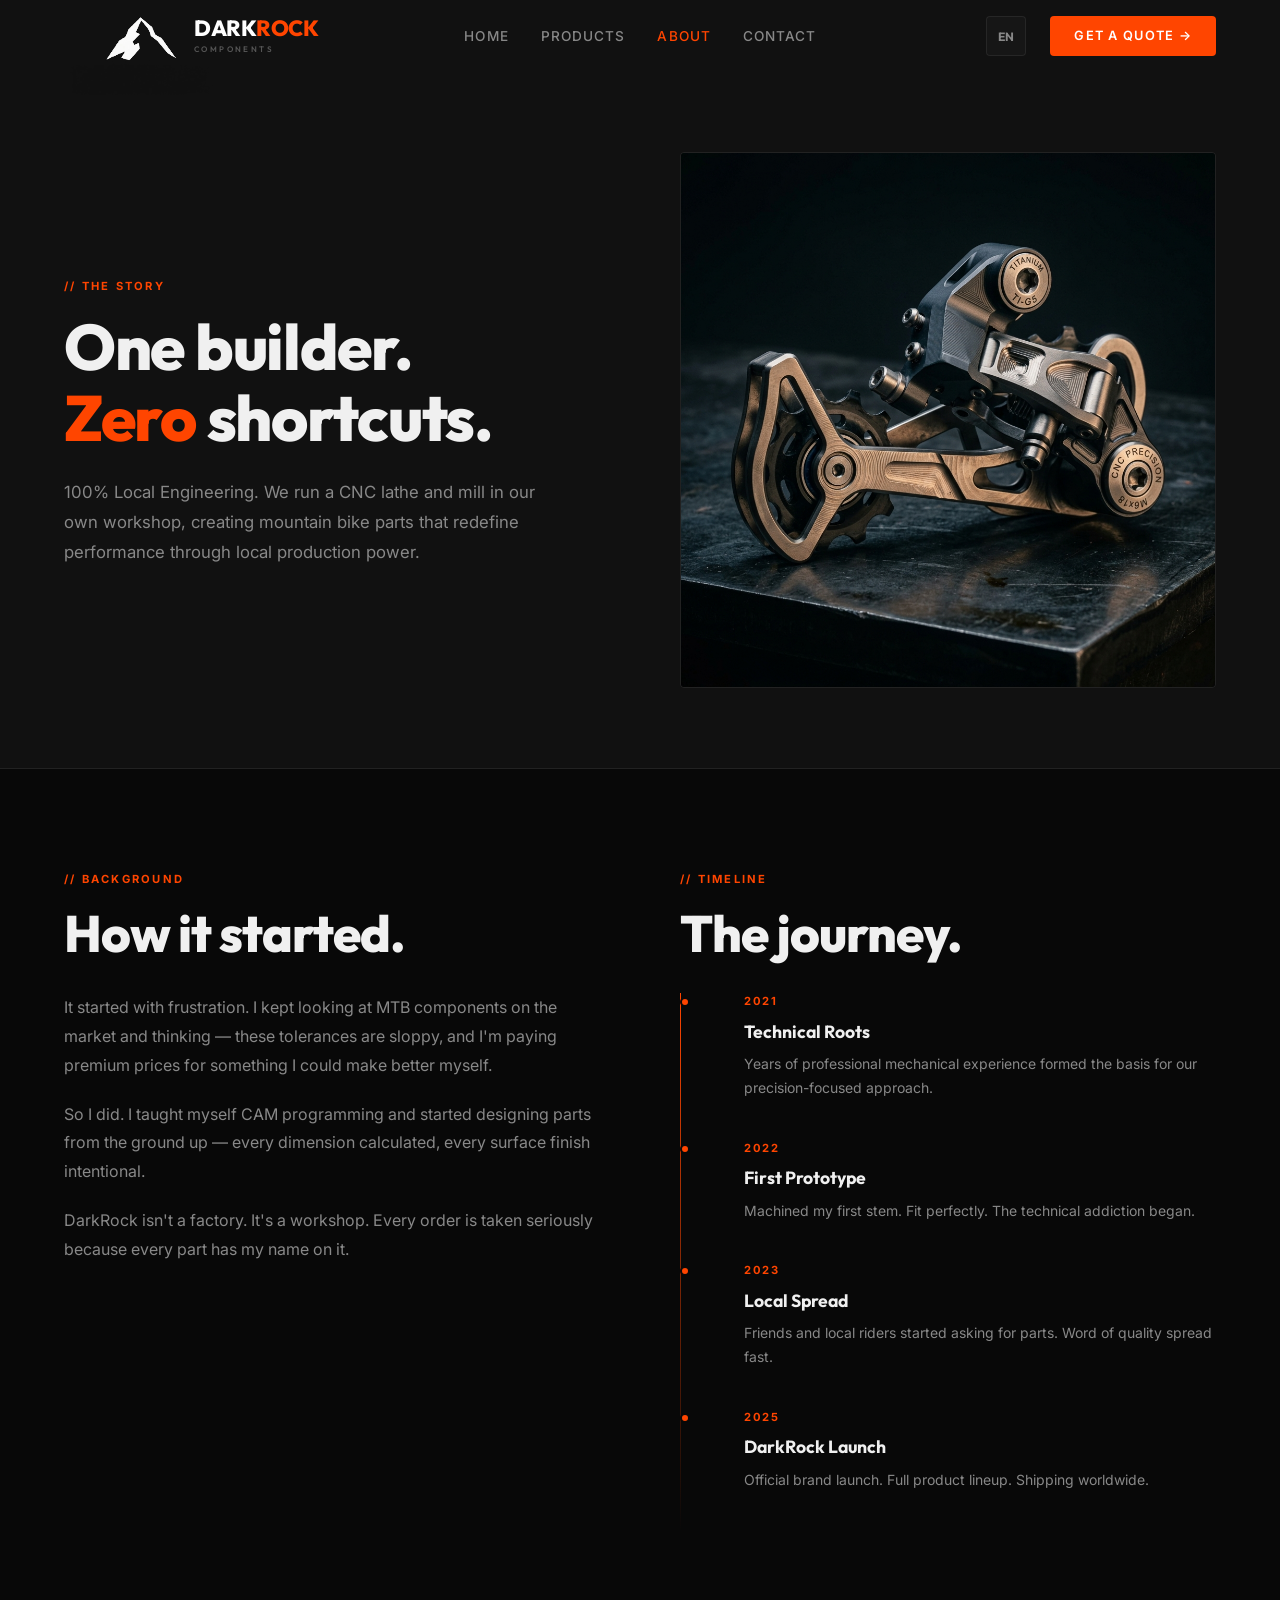
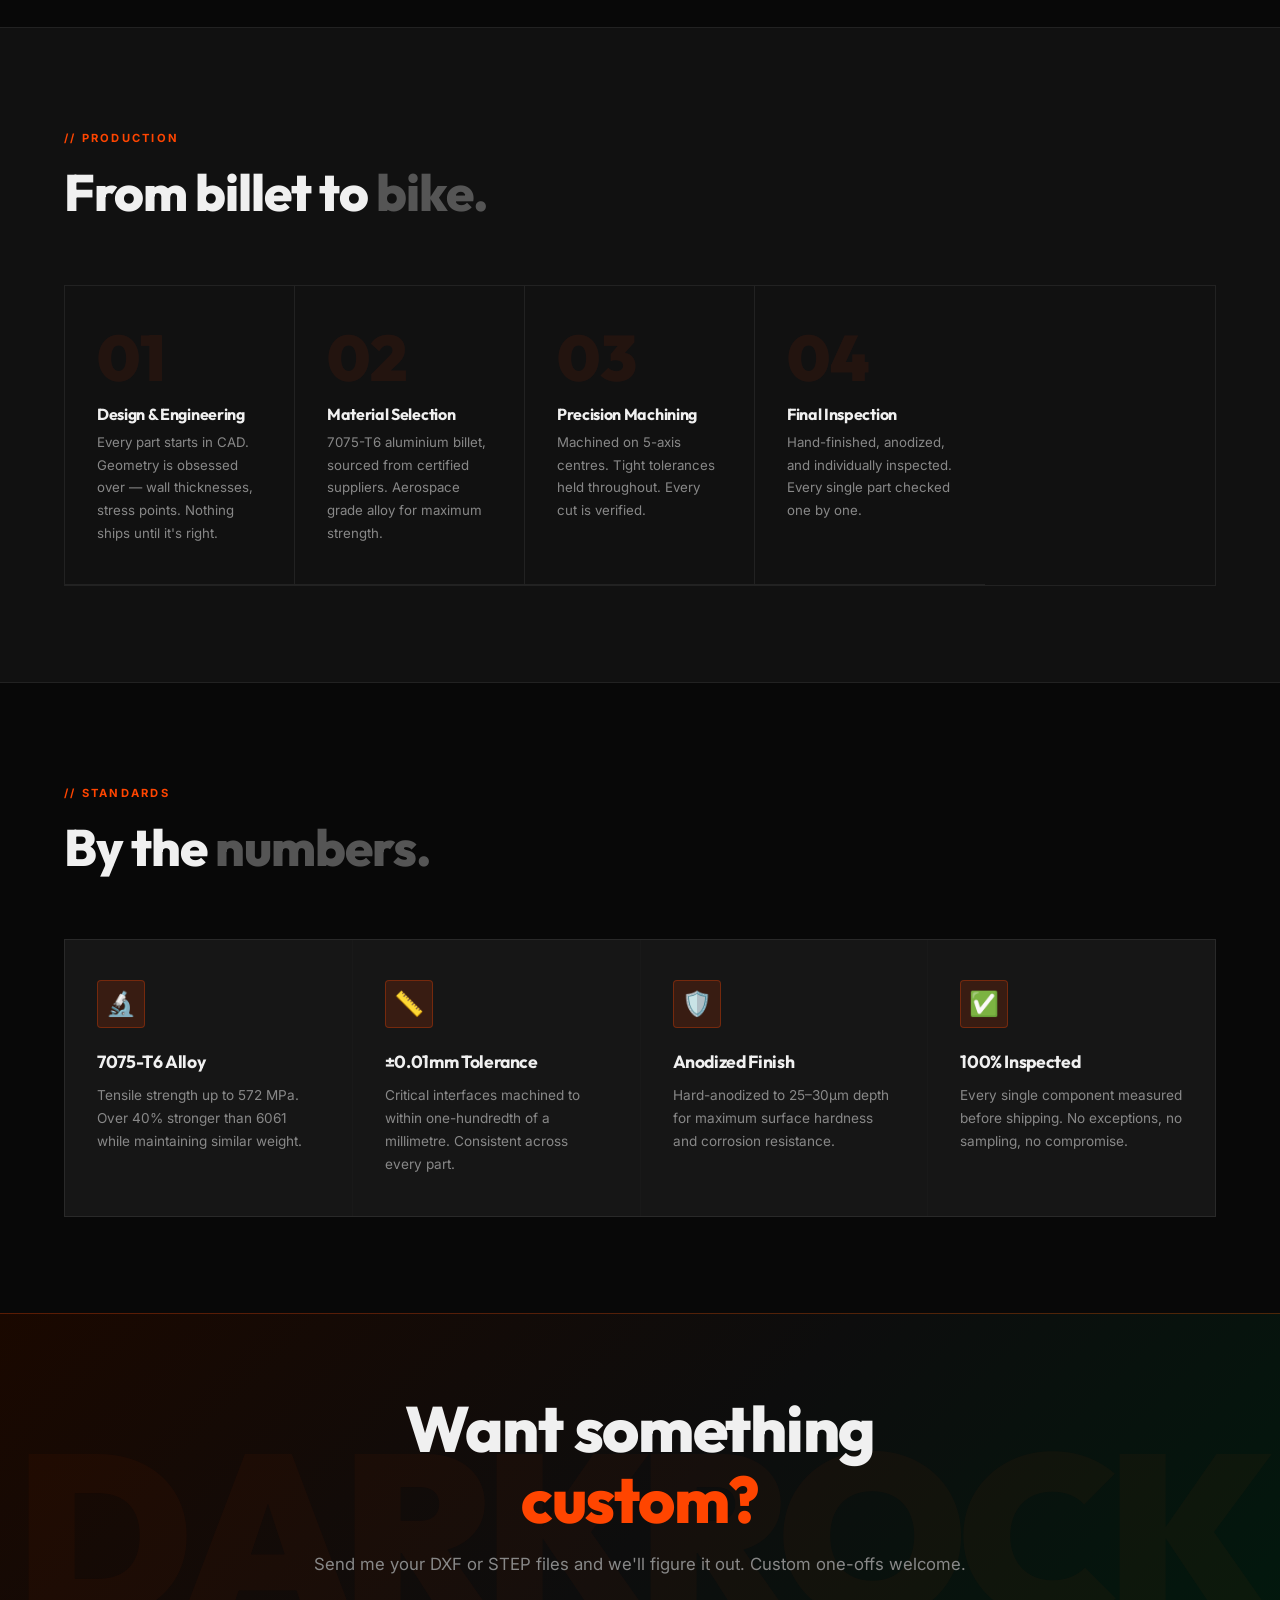
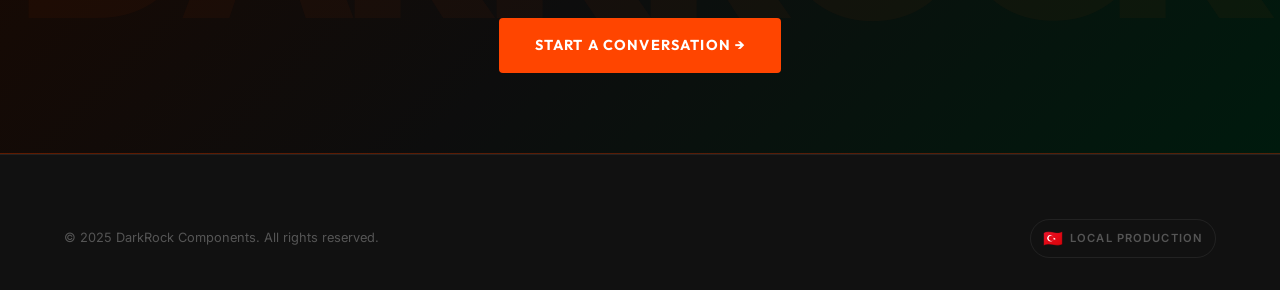
==== commit 44095f8c: "Fix: duplicate i18n script, CSS media query brace bug, duplicate hover rules, i18n key mismatches, b" ====
--- a/about.html
+++ b/about.html
@@ -214,7 +214,7 @@
 </footer>
 
 <script src="js/i18n.js"></script>
-<script src="js/i18n.js"></script><script src="js/main.js"></script>
+<script src="js/main.js"></script>
 </body>
 </html>
 
--- a/css/styles.css
+++ b/css/styles.css
@@ -121,6 +121,56 @@
 }
 
 /* ─── HERO ─── */
+/* Hide Watermark via Slight Zoom & Position adjustment */
+.logo-hide img {
+  transform: scale(1.06) translateX(3%);
+  transform-origin: center;
+}
+
+/* Product Slider */
+.product-slider {
+  position: relative;
+  display: flex;
+}
+
+.slider-track {
+  display: flex;
+  width: 100%;
+  height: 100%;
+  transition: transform 0.5s cubic-bezier(0.4, 0, 0.2, 1);
+}
+
+.slider-track img {
+  flex: 0 0 100%;
+  width: 100%;
+  height: 100%;
+  object-fit: cover;
+}
+
+.slider-dots {
+  position: absolute;
+  bottom: 12px;
+  left: 50%;
+  transform: translateX(-50%);
+  display: flex;
+  gap: 6px;
+  z-index: 5;
+}
+
+.slider-dot {
+  width: 6px;
+  height: 6px;
+  border-radius: 50%;
+  background: rgba(255, 255, 255, 0.2);
+  cursor: pointer;
+  transition: all 0.3s ease;
+}
+
+.slider-dot.active {
+  background: var(--accent);
+  width: 16px;
+  border-radius: 10px;
+}
 .hero {
   position: relative; min-height: 100vh; display: flex; align-items: center;
   overflow: hidden; padding: var(--nav-height) 5% 0;
@@ -392,14 +442,10 @@
   .nav-logo-name { font-size: 15px !important; }
   .nav-logo-sub { display: block !important; font-size: 6px !important; letter-spacing: 0.25em !important; margin-top: 2px !important; }
   .hero-content { padding: 6rem 0 4rem; }
-}
   .hero-actions { flex-direction: column; align-items: stretch; gap: 1rem; }
   .btn-primary, .btn-ghost { justify-content: center; width: 100%; }
   .hero-stats { display: grid; grid-template-columns: 1fr 1fr; gap: 1.5rem; }
   .section { padding: 4rem 5%; }
-  .nav-logo-icon-img { width: 90px; margin-right: -8px; transform: translateY(6px); }
-  .nav-logo-name { font-size: 15px; }
-  .nav-logo-sub { display: block; font-size: 6px; letter-spacing: 0.25em; margin-top: 2px; }
   .nav-right { gap: 0.4rem; }
 }
 
@@ -475,33 +521,7 @@
 }
 
 .nav-logo:hover .nav-logo-icon-img {
-  width: 155px; /* Original size we liked */
-  height: auto;
-  display: block;
-  filter: url(#remove-black-filter);
-  margin-right: -25px; /* Pull text into the icon's empty space */
-  transform: translateY(8px);
-  transition: transform 0.3s ease;
-}
-
-.nav-logo:hover .nav-logo-icon-img {
-  width: 155px; /* Original size we liked */
-  height: auto;
-  display: block;
-  filter: url(#remove-black-filter);
-  margin-right: -25px; /* Pull text into the icon's empty space */
-  transform: translateY(8px);
-  transition: transform 0.3s ease;
-}
-
-.nav-logo:hover .nav-logo-icon-img {
-  width: 155px; /* Original size we liked */
-  height: auto;
-  display: block;
-  filter: url(#remove-black-filter);
-  margin-right: -25px; /* Pull text into the icon's empty space */
-  transform: translateY(8px);
-  transition: transform 0.3s ease;
+  transform: translateY(8px) scale(1.03);
 }
 
 .nav-logo-text-part {
@@ -529,62 +549,22 @@
   letter-spacing: 0.3em;
   margin-top: 4px;
 }
-.nav-logo:hover .nav-logo-icon-img {
-  width: 155px; /* Original size we liked */
-  height: auto;
-  display: block;
-  filter: url(#remove-black-filter);
-  margin-right: -25px; /* Pull text into the icon's empty space */
-  transform: translateY(8px);
-  transition: transform 0.3s ease;
-}
-
-.nav-logo:hover .nav-logo-icon-img {
-  width: 155px; /* Original size we liked */
-  height: auto;
-  display: block;
-  filter: url(#remove-black-filter);
-  margin-right: -25px; /* Pull text into the icon's empty space */
-  transform: translateY(8px);
-  transition: transform 0.3s ease;
-}
-
-.nav-logo:hover .nav-logo-icon-img {
-  width: 155px; /* Original size we liked */
-  height: auto;
-  display: block;
-  filter: url(#remove-black-filter);
-  margin-right: -25px; /* Pull text into the icon's empty space */
-  transform: translateY(8px);
-  transition: transform 0.3s ease;
-}
-
-.nav-logo:hover .nav-logo-icon-img {
-  width: 155px; /* Original size we liked */
-  height: auto;
-  display: block;
-  filter: url(#remove-black-filter);
-  margin-right: -25px; /* Pull text into the icon's empty space */
-  transform: translateY(8px);
-  transition: transform 0.3s ease;
-}
-
-
-
-
-
-
-
-
-
-
-
-
-
-
-
-
-
-
-
-
+
+
+
+
+
+
+
+
+
+
+
+
+
+
+
+
+
+
+
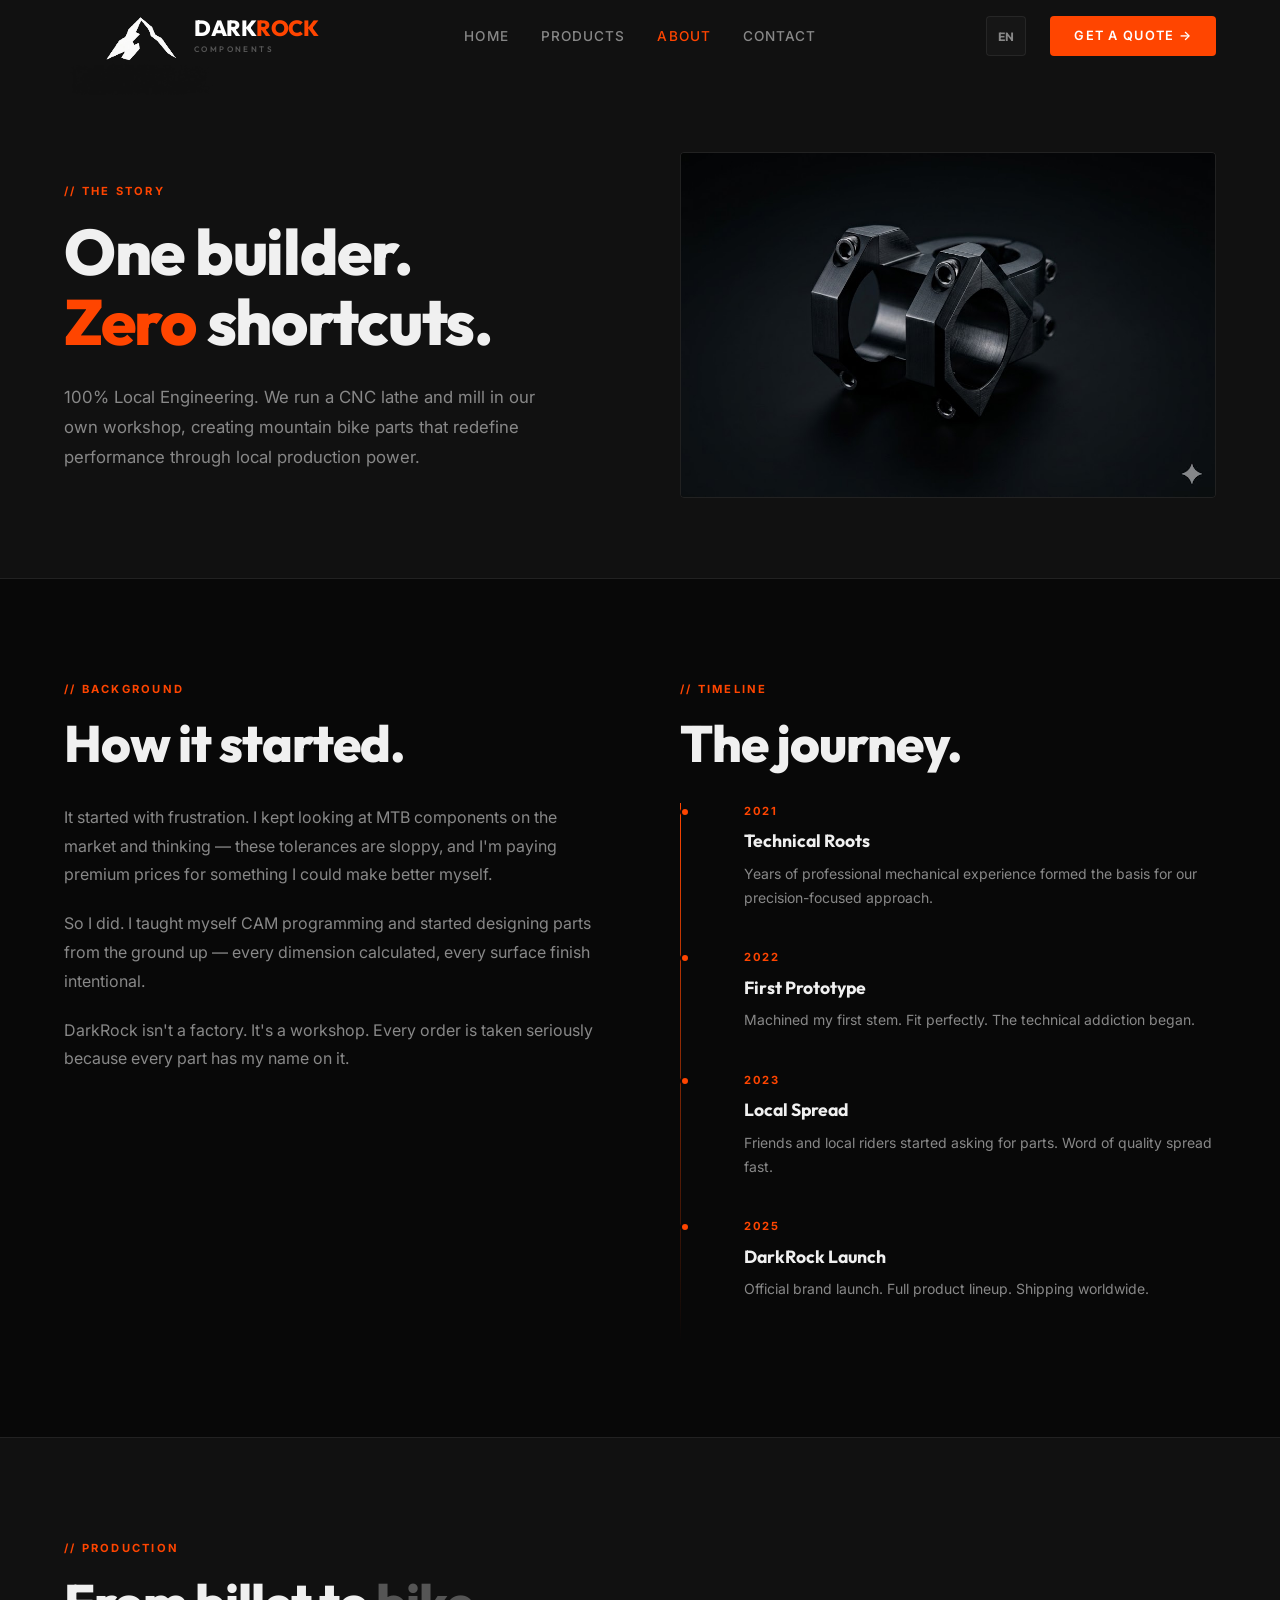
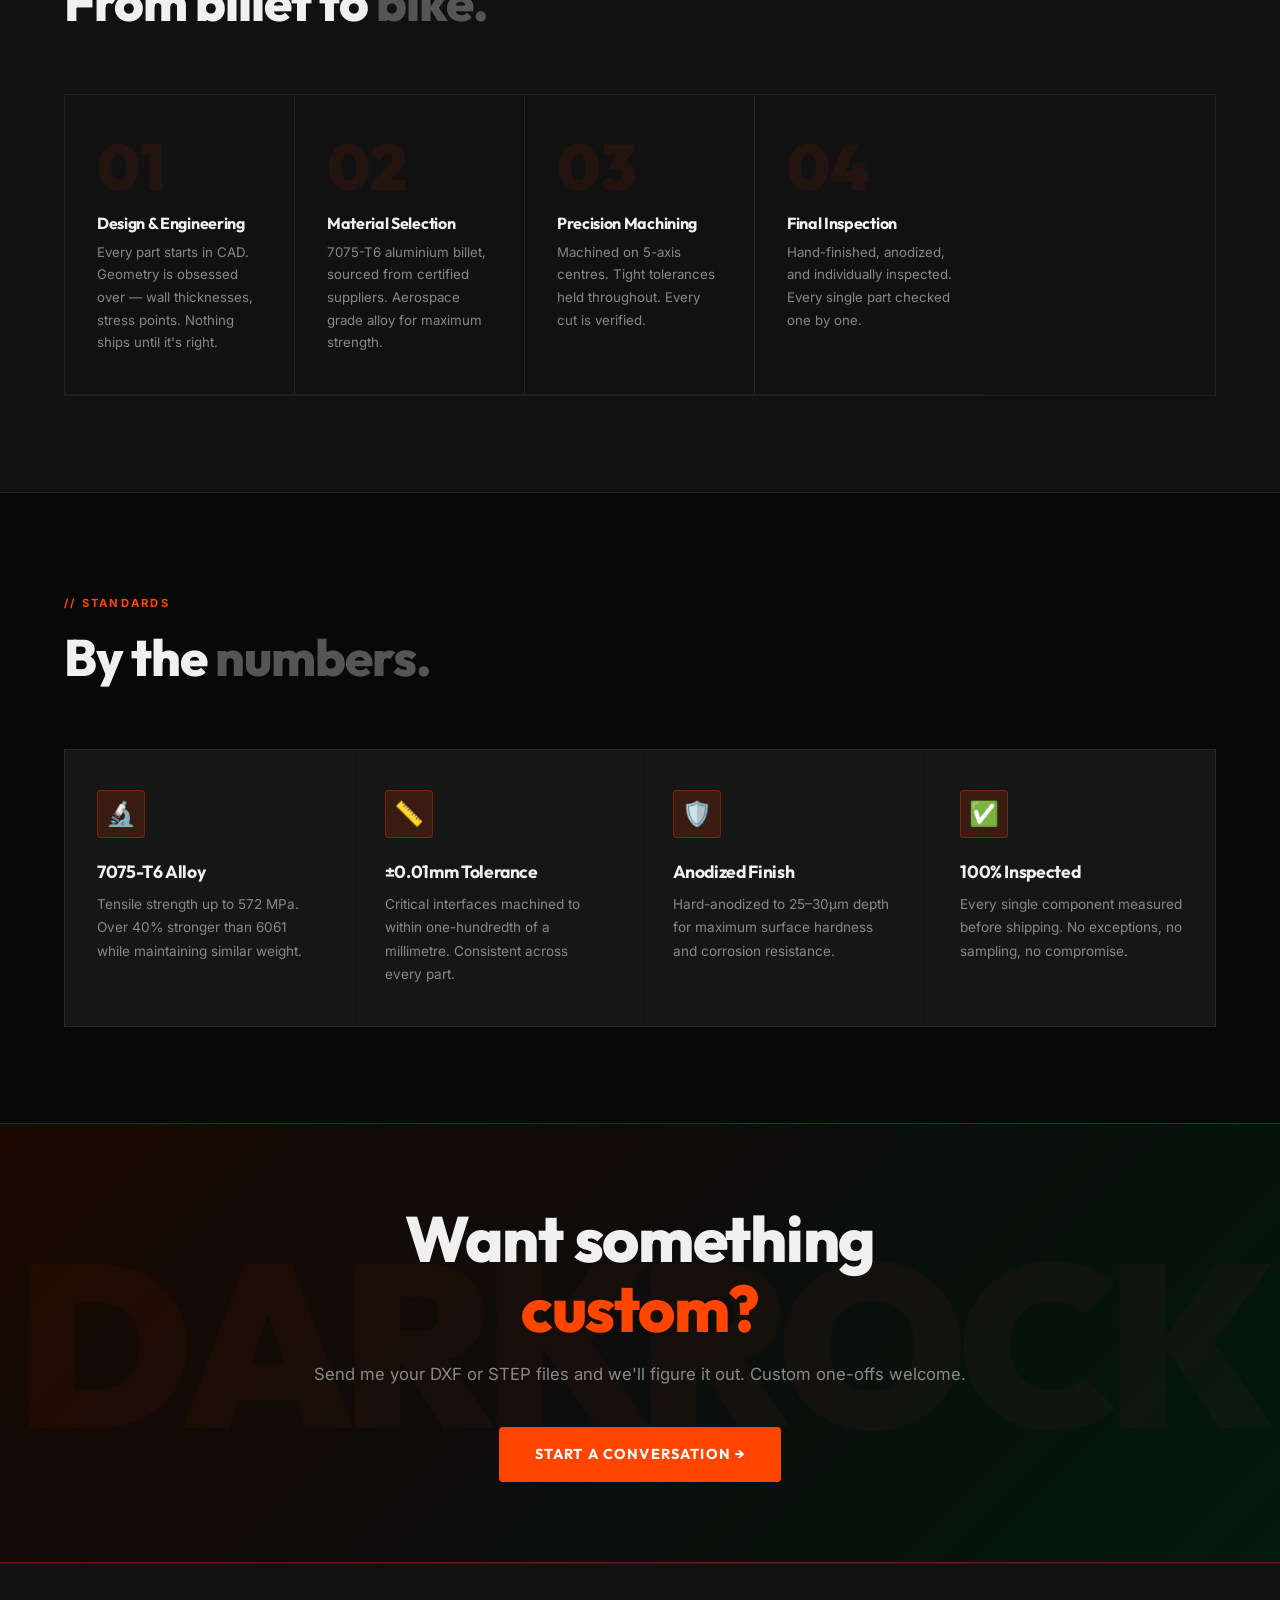
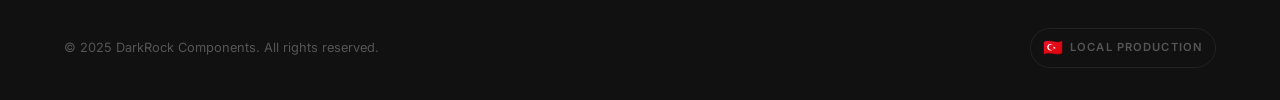
==== commit 95382c6b: "Replace hero_bg.png with product images (gyro, stem, direct mount)" ====
--- a/about.html
+++ b/about.html
@@ -85,7 +85,7 @@
       <p style="color:var(--text-secondary); font-size:1.05rem; line-height:1.8; max-width:500px;" data-i18n="about-page-hero-sub">100% Local Engineering. We run a CNC lathe and mill in our own workshop, creating mountain bike parts that redefine performance through local production power.</p>
     </div>
     <div class="reveal">
-      <img src="images/hero_bg.png" alt="CNC workshop" style="border:1px solid var(--border); border-radius:var(--radius);">
+      <img src="images/product_stem_1.png" alt="DR-S1 Stem" style="border:1px solid var(--border); border-radius:var(--radius);">
     </div>
   </div>
 </div>
--- a/css/styles.css
+++ b/css/styles.css
@@ -177,7 +177,7 @@
 }
 .hero-bg {
   position: absolute; inset: 0; z-index: 0;
-  background-image: url('../images/hero_bg.png');
+  background-image: url('../images/product_gyro.png');
   background-size: cover; background-position: center;
   transform: scale(1.05);
   transition: transform 8s ease;
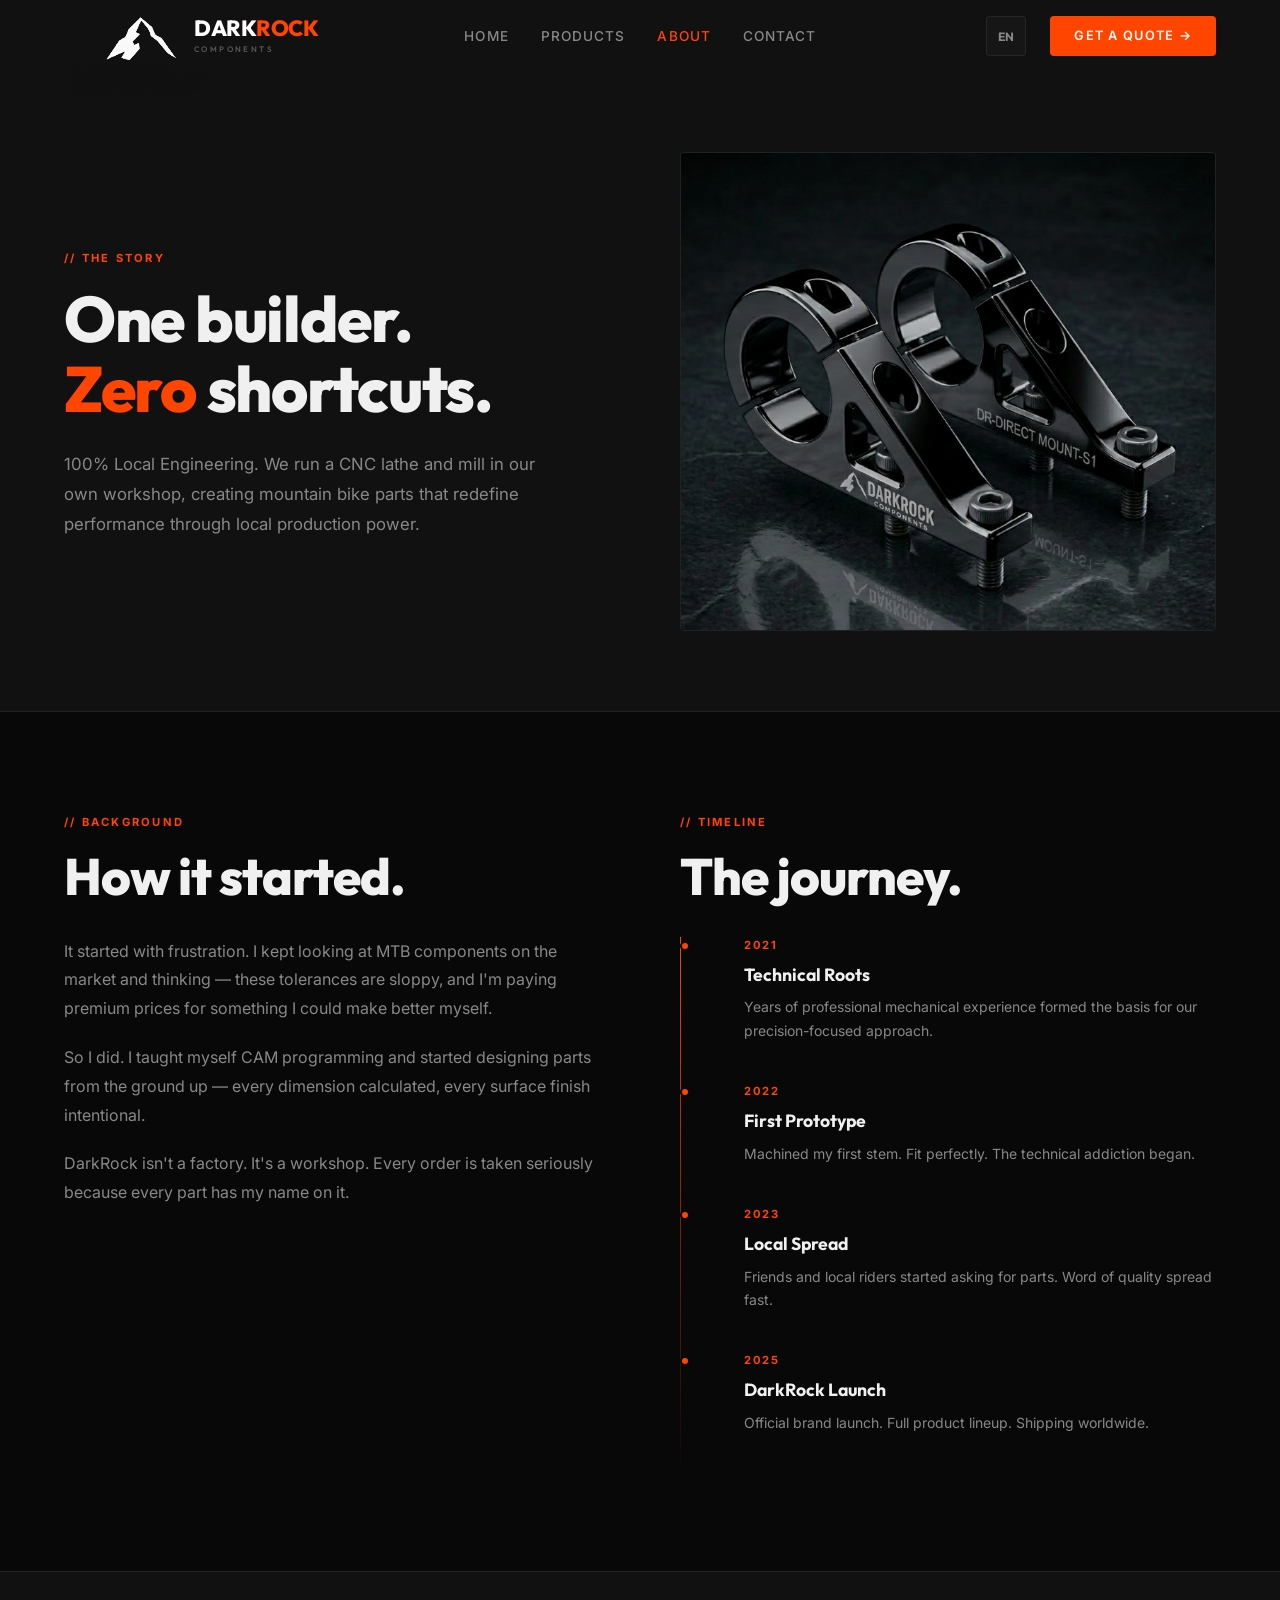
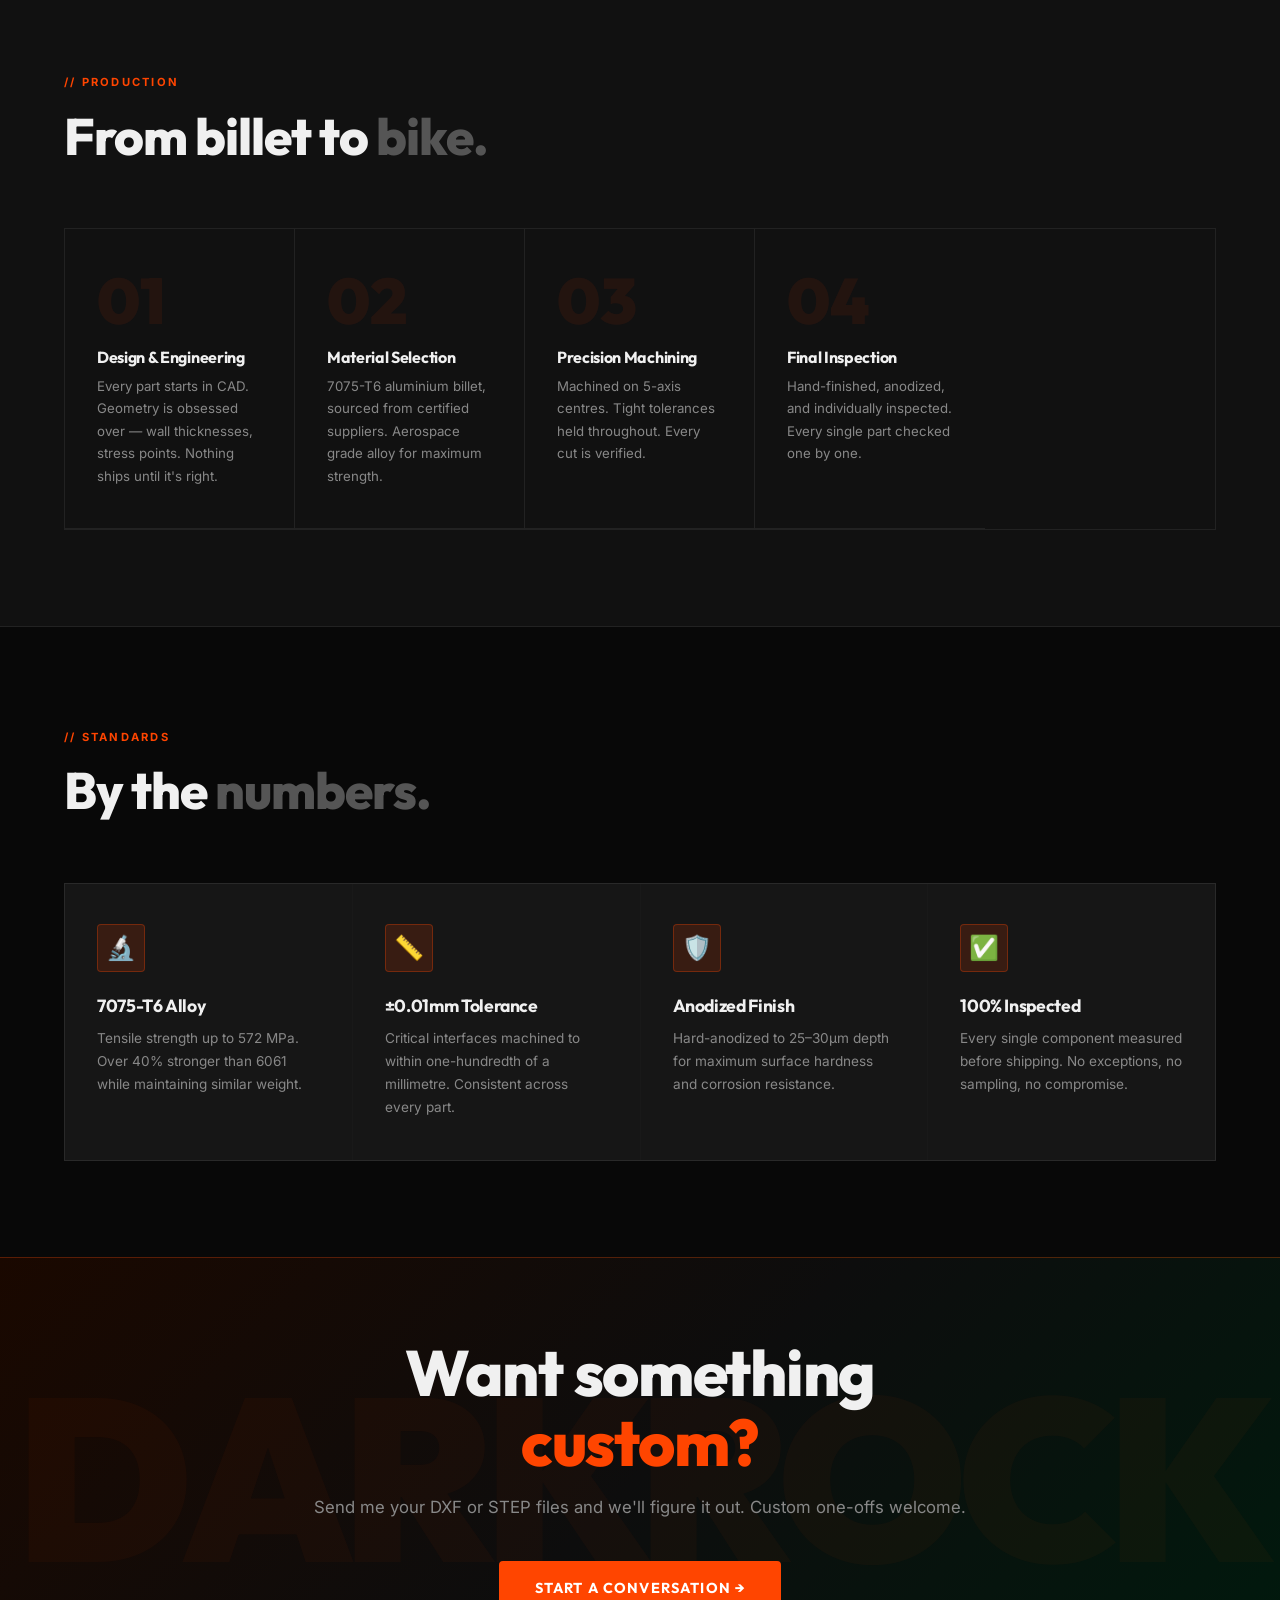
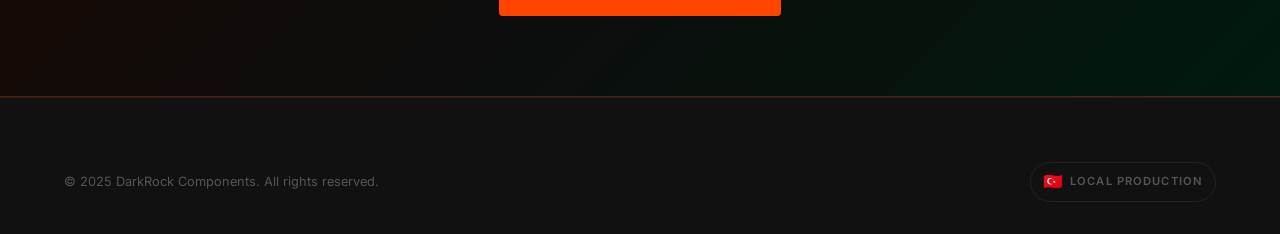
==== commit cfbb2fa7: "Revert hero background to hero_bg.png and swap product images on Index and About pages" ====
--- a/about.html
+++ b/about.html
@@ -85,7 +85,7 @@
       <p style="color:var(--text-secondary); font-size:1.05rem; line-height:1.8; max-width:500px;" data-i18n="about-page-hero-sub">100% Local Engineering. We run a CNC lathe and mill in our own workshop, creating mountain bike parts that redefine performance through local production power.</p>
     </div>
     <div class="reveal">
-      <img src="images/product_stem_1.png" alt="DR-S1 Stem" style="border:1px solid var(--border); border-radius:var(--radius);">
+      <img src="images/product_direct_mount_s1.png" alt="DR-DIRECT MOUNT-S1" style="border:1px solid var(--border); border-radius:var(--radius);">
     </div>
   </div>
 </div>
--- a/css/styles.css
+++ b/css/styles.css
@@ -177,7 +177,7 @@
 }
 .hero-bg {
   position: absolute; inset: 0; z-index: 0;
-  background-image: url('../images/product_gyro.png');
+  background-image: url('../images/hero_bg.png');
   background-size: cover; background-position: center;
   transform: scale(1.05);
   transition: transform 8s ease;
